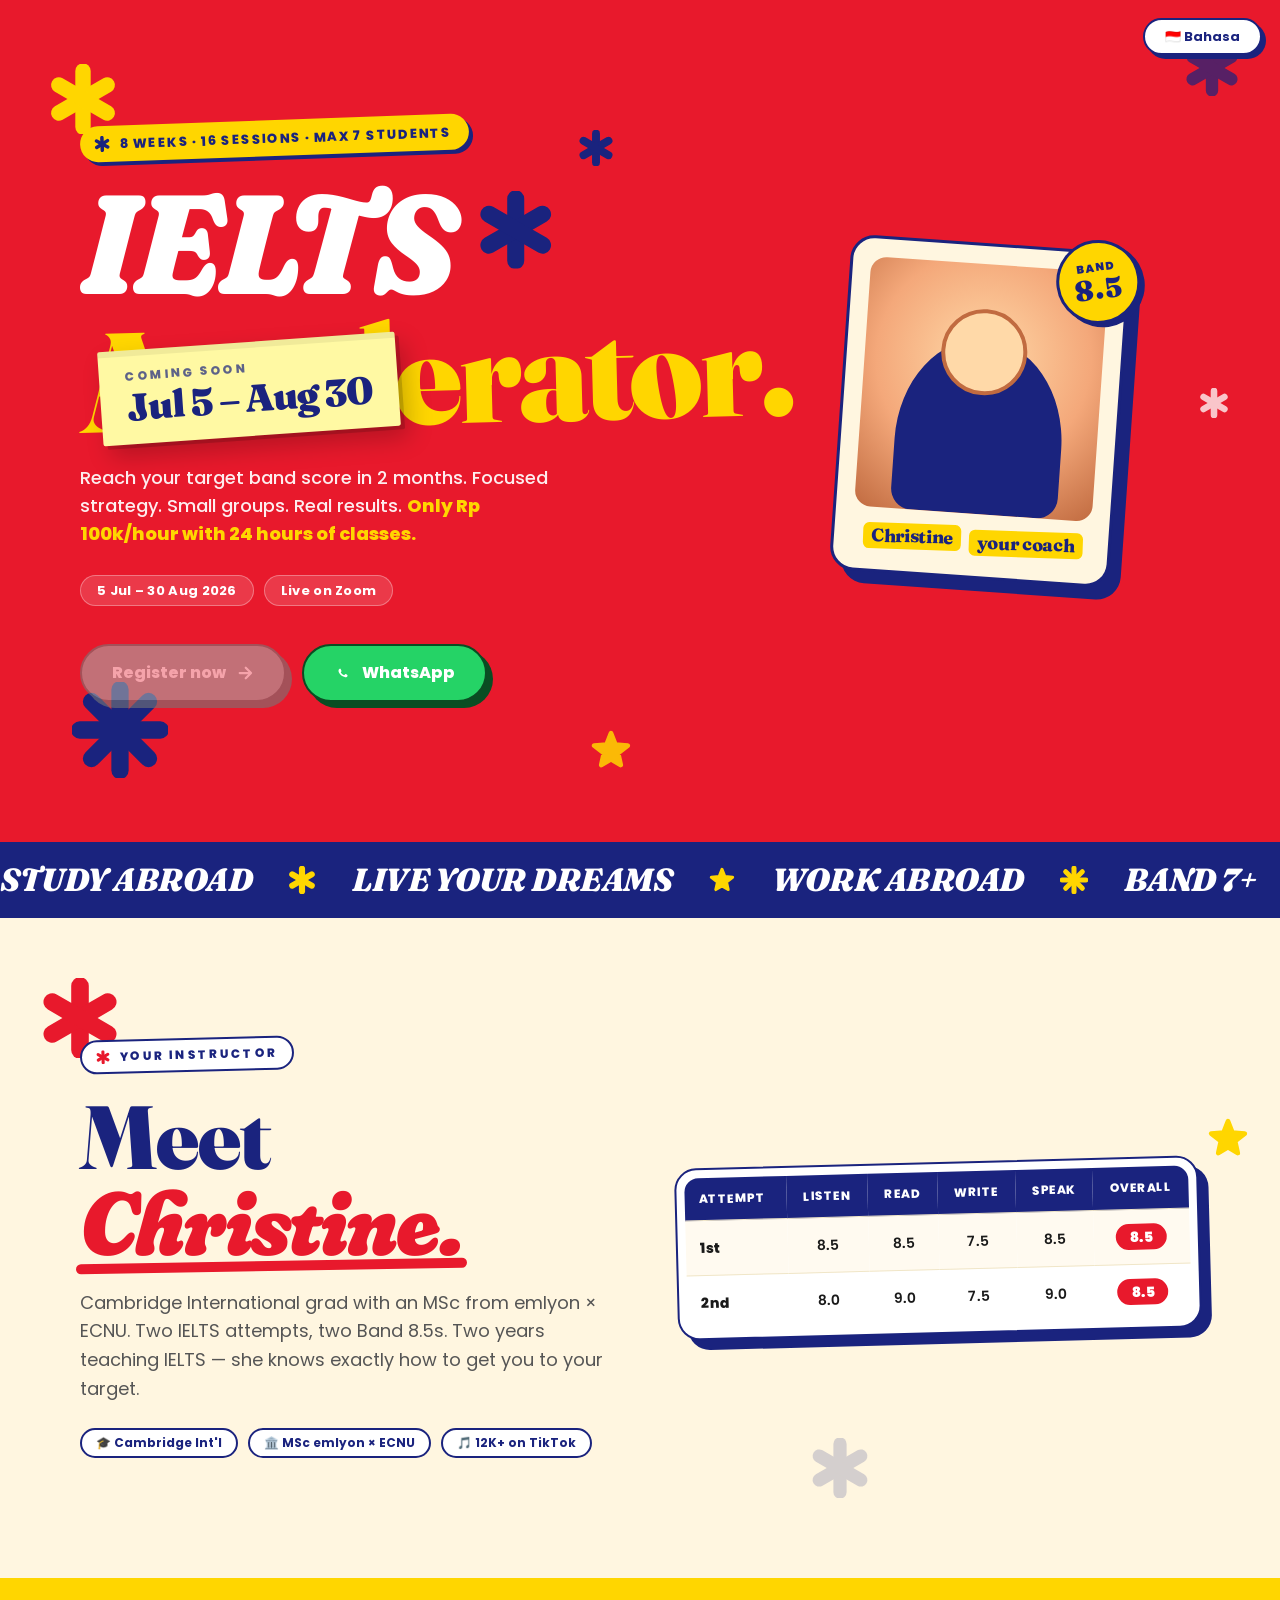
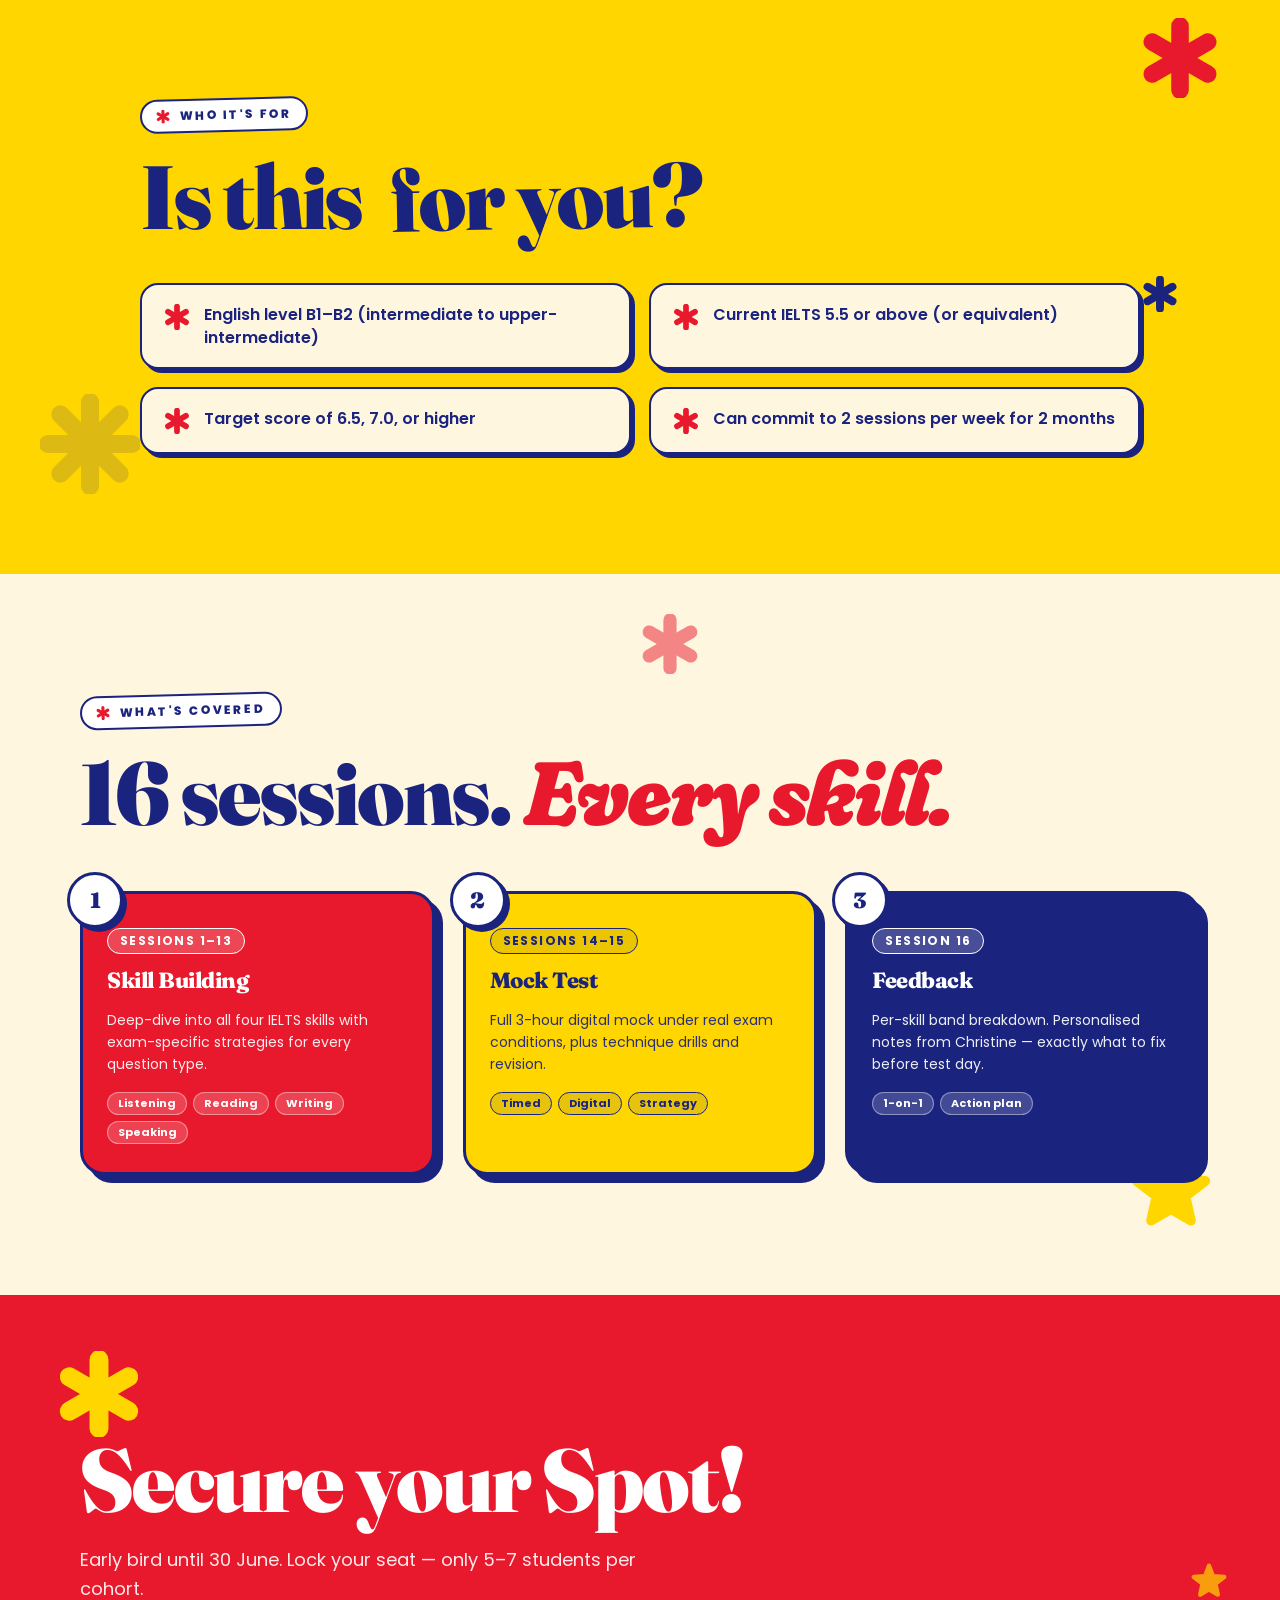
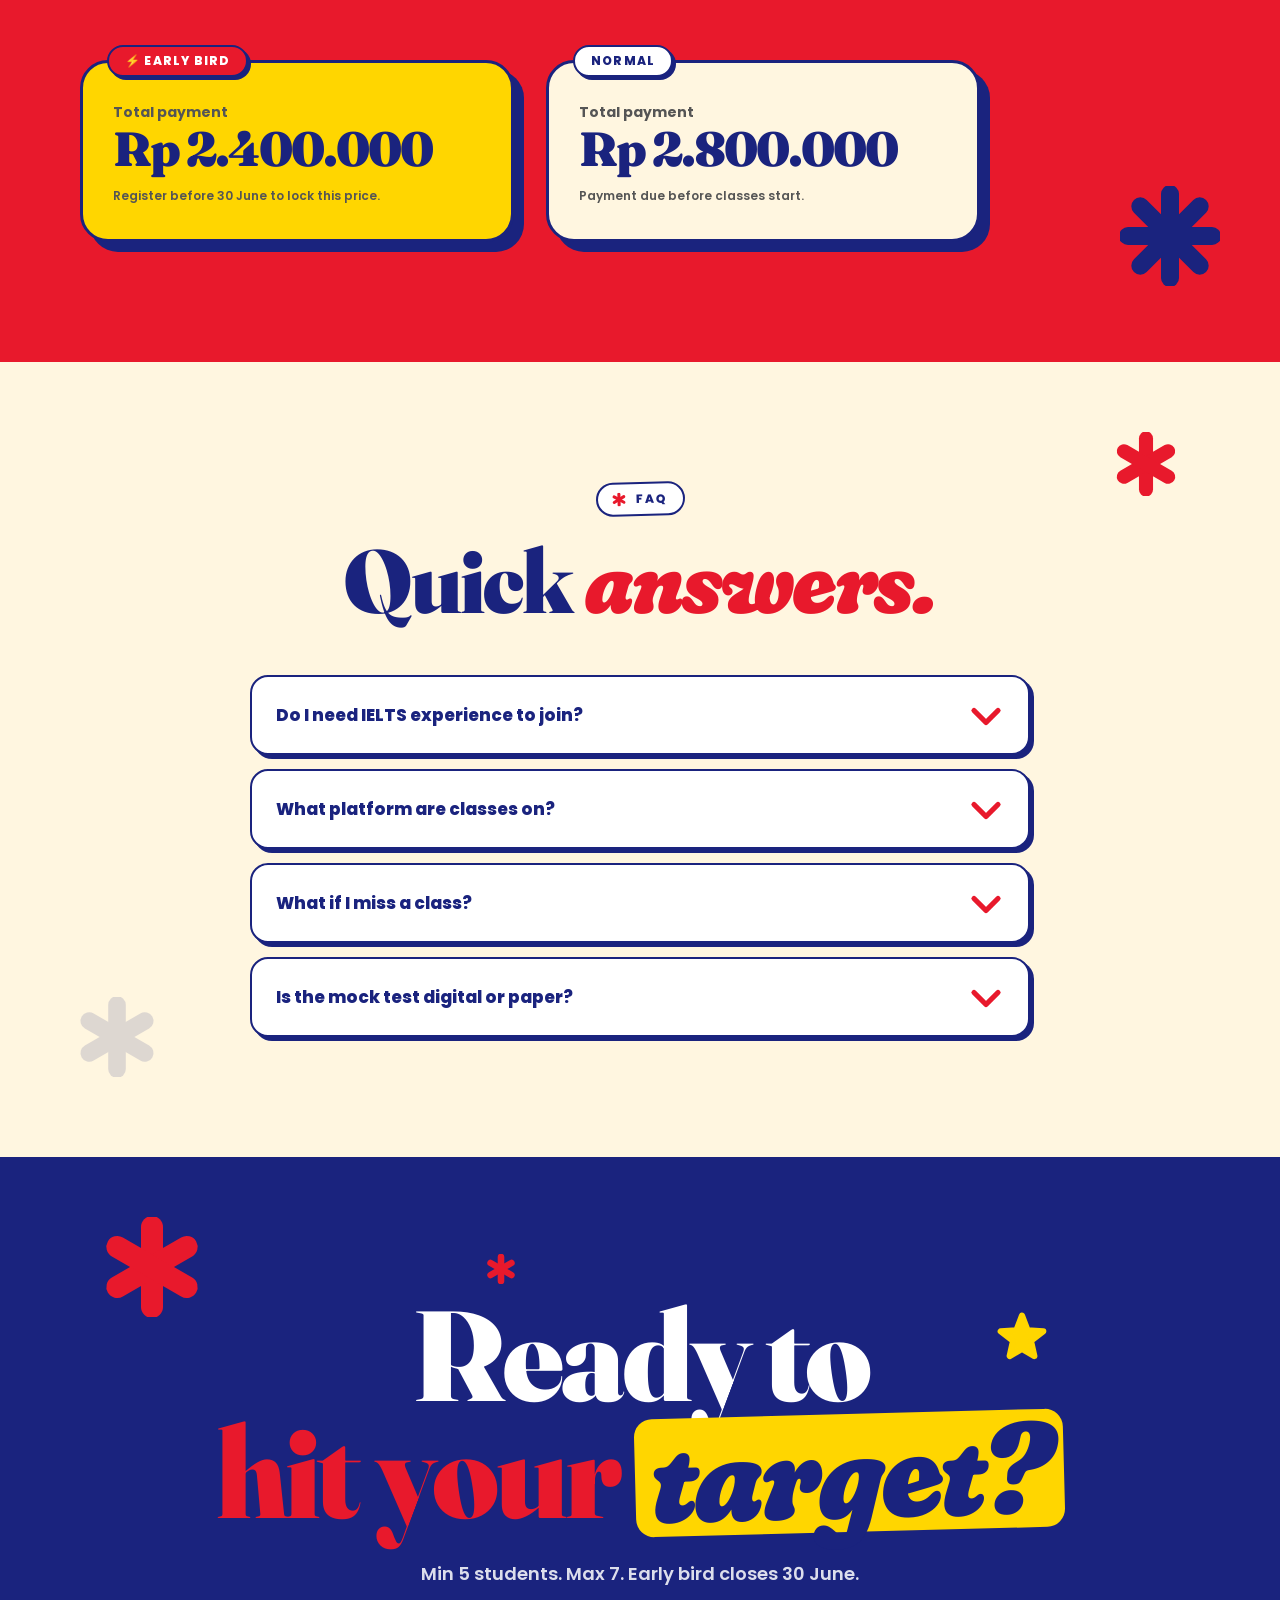
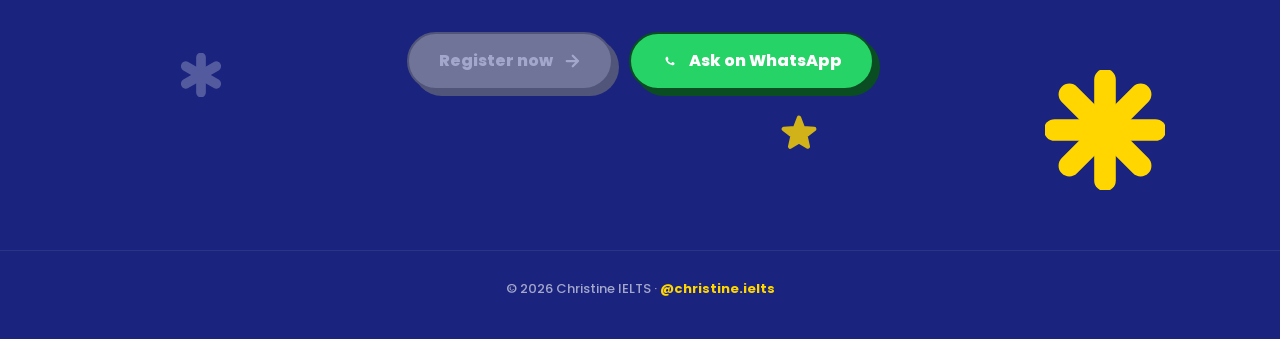
==== index.html @ be21ec4b "Remove Month 2 payment FAQ item" ====
<!DOCTYPE html>
<html lang="en">
<head>
<meta charset="UTF-8">
<meta name="viewport" content="width=device-width, initial-scale=1.0">
<title>IELTS Accelerator — by Christine</title>
<link href="https://fonts.googleapis.com/css2?family=Poppins:wght@400;600;700;800;900&family=Fraunces:opsz,wght,SOFT@9..144,600..900,100&display=swap" rel="stylesheet">
<link rel="stylesheet" href="styles.css">
</head>
<body>

<!-- Reusable SVG symbol library -->
<svg width="0" height="0" style="position:absolute" aria-hidden="true">
  <defs>
    <symbol id="ast" viewBox="-50 -50 100 100">
      <g stroke="currentColor" stroke-width="22" stroke-linecap="round" fill="none">
        <line x1="0" y1="-40" x2="0" y2="40"/>
        <line x1="0" y1="-40" x2="0" y2="40" transform="rotate(60)"/>
        <line x1="0" y1="-40" x2="0" y2="40" transform="rotate(120)"/>
      </g>
    </symbol>
    <symbol id="ast-8" viewBox="-50 -50 100 100">
      <g stroke="currentColor" stroke-width="18" stroke-linecap="round" fill="none">
        <line x1="0" y1="-42" x2="0" y2="42"/>
        <line x1="0" y1="-42" x2="0" y2="42" transform="rotate(45)"/>
        <line x1="0" y1="-42" x2="0" y2="42" transform="rotate(90)"/>
        <line x1="0" y1="-42" x2="0" y2="42" transform="rotate(135)"/>
      </g>
    </symbol>
    <symbol id="cute-star" viewBox="-50 -50 100 100">
      <path d="M 0,-38 L 10,-12 L 38,-10 L 16, 7 L 22, 34 L 0, 21 L -22, 34 L -16, 7 L -38,-10 L -10,-12 Z"
            fill="currentColor" stroke="currentColor" stroke-width="11"
            stroke-linejoin="round" stroke-linecap="round"/>
    </symbol>
    <symbol id="chev-down" viewBox="0 0 24 24">
      <path d="M 4 9 L 12 17 L 20 9" fill="none" stroke="currentColor" stroke-width="3.5"
            stroke-linecap="round" stroke-linejoin="round"/>
    </symbol>
  </defs>
</svg>

<button id="lang-toggle" onclick="toggleLang()">🇮🇩 Bahasa</button>

<!-- ── HERO ── -->
<section id="hero">
  <span class="float-ast a1 spin-slow"><svg><use href="#ast"/></svg></span>
  <span class="float-ast a2 wobble"><svg><use href="#ast"/></svg></span>
  <span class="float-ast a3 spin-rev"><svg><use href="#ast-8"/></svg></span>
  <span class="float-ast a4 spin-med"><svg><use href="#ast"/></svg></span>
  <span class="float-ast a5 wobble" style="animation-delay:-1s"><svg><use href="#cute-star"/></svg></span>
  <span class="float-ast a6 spin-fast"><svg><use href="#ast"/></svg></span>

  <div class="hero-grid">
    <div class="hero-stack">
      <div class="hero-badge">
        <span class="ast"><svg><use href="#ast"/></svg></span>
        <span data-en="8 weeks · 16 sessions · max 7 students" data-id="8 minggu · 16 sesi · maks 7 siswa">8 weeks · 16 sessions · max 7 students</span>
      </div>

      <div class="hero-h1-wrap">
        <h1 class="hero-h1">
          <span class="ielts">IELTS</span>
          <span class="inline-ast"><svg><use href="#ast"/></svg></span><br>
          <span class="acc" data-en="Accelerator." data-id="Accelerator.">Accelerator.</span>
        </h1>
        <div id="coming-soon-note">
          <span data-en="Coming Soon" data-id="Segera Hadir">Coming Soon</span>
          <strong data-config="comingSoonDates">Jul 5 – Aug 30</strong>
        </div>
      </div>

      <p class="hero-sub" data-en="Reach your target band score in 2 months. Focused strategy. Small groups. Real results. <b>Only Rp 100k/hour with 24 hours of classes.</b>"
                          data-id="Raih target skor IELTS-mu dalam 2 bulan. Strategi terarah. Kelas kecil. Hasil nyata. <b>Hanya Rp 100rb/jam dengan 24 jam kelas.</b>">
        Reach your target band score in 2 months. Focused strategy. Small groups. Real results. <b>Only Rp 100k/hour with 24 hours of classes.</b>
      </p>

      <div class="hero-stats">
        <span class="stat" data-config="dates" data-en="5 July – 30 August 2026" data-id="5 Jul – 30 Agt 2026">5 July – 30 August 2026</span>
        <span class="stat" data-en="Live on Zoom" data-id="Live di Zoom">Live on Zoom</span>
      </div>

      <div class="stickers">
        <a href="https://forms.gle/GfPT1bRhs8mve3P99" class="sticker yellow" data-config-href="registerLink">
          <span data-en="Register now" data-id="Daftar sekarang">Register now</span>
          <svg width="18" height="18" viewBox="0 0 24 24" fill="none" stroke="currentColor" stroke-width="3" stroke-linecap="round" stroke-linejoin="round"><path d="M5 12h14M13 5l7 7-7 7"/></svg>
        </a>
        <a href="https://wa.me/6287886681160" class="sticker green" data-config-href="whatsappLink">
          <svg width="18" height="18" viewBox="0 0 24 24" fill="currentColor"><path d="M17.472 14.382c-.297-.149-1.758-.867-2.03-.967-.273-.099-.471-.148-.67.15-.197.297-.767.966-.94 1.164-.173.199-.347.223-.644.075-.297-.15-1.255-.463-2.39-1.475-.883-.788-1.48-1.761-1.653-2.059-.173-.297-.018-.458.13-.606.134-.133.298-.347.446-.52.149-.174.198-.298.298-.497.099-.198.05-.371-.025-.52-.075-.149-.669-1.612-.916-2.207-.242-.579-.487-.5-.669-.51-.173-.008-.371-.01-.57-.01-.198 0-.52.074-.792.372-.272.297-1.04 1.016-1.04 2.479 0 1.462 1.065 2.875 1.213 3.074.149.198 2.096 3.2 5.077 4.487 2.981 1.287 2.981.858 3.518.804.537-.053 1.758-.719 2.006-1.413.248-.694.248-1.289.173-1.413-.074-.124-.272-.198-.57-.347z"/></svg>
          <span data-en="WhatsApp" data-id="WhatsApp">WhatsApp</span>
        </a>
      </div>
    </div>

    <div class="hero-card-wrap">
      <div class="photo-card">
        <div class="band-chip">Band<strong>8.5</strong></div>
        <div class="photo-frame"></div>
        <div class="photo-caption">
          <span data-en="Christine" data-id="Christine">Christine</span>
          <span data-en="your coach" data-id="pengajarmu">your coach</span>
        </div>
      </div>
    </div>
  </div>
</section>

<!-- ── MARQUEE ── -->
<div class="marquee">
  <div class="marquee-track" id="marquee">
    <!-- duplicated in JS at load for seamless loop -->
    <span>STUDY ABROAD</span>
    <span class="ast"><svg><use href="#ast"/></svg></span>
    <span>LIVE YOUR DREAMS</span>
    <span class="ast"><svg><use href="#cute-star"/></svg></span>
    <span>WORK ABROAD</span>
    <span class="ast"><svg><use href="#ast-8"/></svg></span>
    <span>BAND 7+</span>
    <span class="ast"><svg><use href="#ast"/></svg></span>
    <span>STUDY ABROAD</span>
    <span class="ast"><svg><use href="#ast"/></svg></span>
    <span>LIVE YOUR DREAMS</span>
    <span class="ast"><svg><use href="#cute-star"/></svg></span>
    <span>WORK ABROAD</span>
    <span class="ast"><svg><use href="#ast-8"/></svg></span>
    <span>BAND 7+</span>
    <span class="ast"><svg><use href="#ast"/></svg></span>
  </div>
</div>

<!-- ── ABOUT ── -->
<section id="about" class="bleed">
  <span class="float-ast a1 spin-slow"><svg><use href="#ast"/></svg></span>
  <span class="float-ast a2"><svg><use href="#ast"/></svg></span>
  <span class="float-ast a3 wobble"><svg><use href="#cute-star"/></svg></span>

  <div class="container">
    <div class="reveal">
      <div class="eyebrow">
        <span class="ast"><svg><use href="#ast"/></svg></span>
        <span data-en="Your instructor" data-id="Pengajarmu">Your instructor</span>
      </div>
      <h2 class="section-h">
        <span data-en="Meet " id-en="Kenali ">Meet </span>
        <span class="underline ielts-it">Christine.</span>
      </h2>
      <p class="section-intro" data-en="Cambridge International grad with an MSc from emlyon × ECNU. Two IELTS attempts, two Band 8.5s. Two years teaching IELTS — she knows exactly how to get you to your target."
                                data-id="Lulusan Cambridge International dengan MSc dari emlyon × ECNU. Dua kali IELTS, dua kali Band 8.5. Dua tahun mengajar IELTS — dia tahu persis cara mengantarmu ke target.">
        Cambridge International grad with an MSc from emlyon × ECNU. Two IELTS attempts, two Band 8.5s. Two years teaching IELTS — she knows exactly how to get you to your target.
      </p>
      <div class="credentials" style="margin-top:24px;">
        <span class="cred">🎓 Cambridge Int'l</span>
        <span class="cred">🏛️ MSc emlyon × ECNU</span>
        <span class="cred">🎵 12K+ on TikTok</span>
      </div>
    </div>

    <div class="score-stack reveal">
      <div class="score-table">
        <table>
          <thead>
            <tr>
              <th data-en="Attempt" data-id="Percobaan">Attempt</th>
              <th>Listen</th>
              <th>Read</th>
              <th>Write</th>
              <th>Speak</th>
              <th data-en="Overall" data-id="Total">Overall</th>
            </tr>
          </thead>
          <tbody>
            <tr><td>1st</td><td>8.5</td><td>8.5</td><td>7.5</td><td>8.5</td><td><span class="pill-score">8.5</span></td></tr>
            <tr><td>2nd</td><td>8.0</td><td>9.0</td><td>7.5</td><td>9.0</td><td><span class="pill-score">8.5</span></td></tr>
          </tbody>
        </table>
      </div>
    </div>
  </div>
</section>

<!-- ── FIT ── -->
<section id="fit" class="bleed">
  <span class="float-ast a1 spin-rev"><svg><use href="#ast"/></svg></span>
  <span class="float-ast a2 spin-slow"><svg><use href="#ast-8"/></svg></span>
  <span class="float-ast a3 wobble"><svg><use href="#ast"/></svg></span>

  <div class="container">
    <div class="reveal">
      <div class="eyebrow">
        <span class="ast"><svg><use href="#ast"/></svg></span>
        <span data-en="Who it's for" data-id="Untuk siapa">Who it's for</span>
      </div>
      <h2 class="section-h">
        <span data-en="Is this " data-id="Apakah ini ">Is this </span>
        <span class="accent" data-en="for you?" data-id="untukmu?">for you?</span>
      </h2>
    </div>

    <ul class="fit-list">
      <li class="reveal">
        <span class="ast-bullet"><svg><use href="#ast"/></svg></span>
        <span data-en="English level B1–B2 (intermediate to upper-intermediate)"
              data-id="Level bahasa Inggris B1–B2 (menengah ke atas)">English level B1–B2 (intermediate to upper-intermediate)</span>
      </li>
      <li class="reveal">
        <span class="ast-bullet"><svg><use href="#ast"/></svg></span>
        <span data-en="Current IELTS 5.5 or above (or equivalent)"
              data-id="Skor IELTS saat ini 5.5 ke atas (atau setara)">Current IELTS 5.5 or above (or equivalent)</span>
      </li>
      <li class="reveal">
        <span class="ast-bullet"><svg><use href="#ast"/></svg></span>
        <span data-en="Target score of 6.5, 7.0, or higher"
              data-id="Target skor 6.5, 7.0, atau lebih tinggi">Target score of 6.5, 7.0, or higher</span>
      </li>
      <li class="reveal">
        <span class="ast-bullet"><svg><use href="#ast"/></svg></span>
        <span data-en="Can commit to 2 sessions per week for 2 months"
              data-id="Bisa komitmen 2 sesi per minggu selama 2 bulan">Can commit to 2 sessions per week for 2 months</span>
      </li>
    </ul>
  </div>
</section>

<!-- ── CURRICULUM ── -->
<section id="curriculum" class="bleed">
  <span class="float-ast a1 spin-med"><svg><use href="#ast"/></svg></span>
  <span class="float-ast a2 wobble"><svg><use href="#cute-star"/></svg></span>

  <div class="container">
    <div class="reveal">
      <div class="eyebrow">
        <span class="ast"><svg><use href="#ast"/></svg></span>
        <span data-en="What's covered" data-id="Materi program">What's covered</span>
      </div>
      <h2 class="section-h">
        <span data-en="16 sessions. " data-id="16 sesi. ">16 sessions. </span>
        <span class="ielts-it" data-en="Every skill." data-id="Semua skill.">Every skill.</span>
      </h2>
    </div>

    <div class="phases">
      <div class="phase reveal">
        <div class="num">1</div>
        <span class="sessions" data-en="Sessions 1–13" data-id="Sesi 1–13">Sessions 1–13</span>
        <h3 data-en="Skill Building" data-id="Skill Building">Skill Building</h3>
        <p data-en="Deep-dive into all four IELTS skills with exam-specific strategies for every question type."
           data-id="Mendalami keempat skill IELTS dengan strategi khusus untuk setiap tipe soal.">
          Deep-dive into all four IELTS skills with exam-specific strategies for every question type.
        </p>
        <div class="skills">
          <span>Listening</span><span>Reading</span><span>Writing</span><span>Speaking</span>
        </div>
      </div>
      <div class="phase reveal">
        <div class="num">2</div>
        <span class="sessions" data-en="Sessions 14–15" data-id="Sesi 14–15">Sessions 14–15</span>
        <h3 data-en="Mock Test" data-id="Mock Test">Mock Test</h3>
        <p data-en="Full 3-hour digital mock under real exam conditions, plus technique drills and revision."
           data-id="Mock test digital 3 jam dalam kondisi ujian nyata, plus drill teknik dan revisi.">
          Full 3-hour digital mock under real exam conditions, plus technique drills and revision.
        </p>
        <div class="skills"><span>Timed</span><span>Digital</span><span>Strategy</span></div>
      </div>
      <div class="phase reveal">
        <div class="num">3</div>
        <span class="sessions" data-en="Session 16" data-id="Sesi 16">Session 16</span>

        <h3 data-en="Feedback" data-id="Umpan Balik">Feedback</h3>
        <p data-en="Per-skill band breakdown. Personalised notes from Christine — exactly what to fix before test day."
           data-id="Breakdown skor per skill. Catatan personal dari Christine — apa yang perlu diperbaiki sebelum hari ujian.">
          Per-skill band breakdown. Personalised notes from Christine — exactly what to fix before test day.
        </p>
        <div class="skills"><span>1-on-1</span><span>Action plan</span></div>
      </div>
    </div>
  </div>
</section>

<!-- ── PRICING ── -->
<section id="pricing" class="bleed">
  <span class="float-ast a1 spin-rev"><svg><use href="#ast"/></svg></span>
  <span class="float-ast a2 spin-slow"><svg><use href="#ast-8"/></svg></span>
  <span class="float-ast a3 wobble"><svg><use href="#cute-star"/></svg></span>

  <div class="container">
    <div class="reveal">
<h2 class="section-h" style="color:#fff;">
        <span data-en="Secure your Spot!" data-id="Amankan Tempatmu!">Secure your Spot!</span>
      </h2>
      <p class="section-intro" style="color:rgba(255,255,255,0.9);"
         data-config="pricingIntro"
         data-en="Early bird until 30 June. Lock your seat — only 5–7 students per cohort."
         data-id="Early bird sampai 30 Juni. Amankan tempatmu — hanya 5–7 siswa per cohort.">
        Early bird until 30 June. Lock your seat — only 5–7 students per cohort.
      </p>
    </div>

    <div class="pricing-grid">
      <div class="price-card featured reveal">
        <span class="price-tag">⚡ <span data-en="Early Bird" data-id="Early Bird">Early Bird</span></span>
        <div class="price-label" data-en="Total payment" data-id="Total pembayaran">Total payment</div>
        <div class="price-amount"><span data-config-price="earlyBirdUpfront">Rp 2.400.000</span></div>
        <p class="price-note" data-config="earlyBirdNote"
                              data-en="Register before 30 June to lock this price."
                              data-id="Daftar sebelum 30 Juni untuk mengunci harga ini.">
          Register before 30 June to lock this price.
        </p>
      </div>

      <div class="price-card normal reveal">
        <span class="price-tag" data-en="Normal" data-id="Normal">Normal</span>
        <div class="price-label" data-en="Total payment" data-id="Total pembayaran">Total payment</div>
        <div class="price-amount"><span data-config-price="normalUpfront">Rp 2.800.000</span></div>
        <p class="price-note" data-en="Payment due before classes start."
                              data-id="Pembayaran sebelum kelas dimulai.">
          Payment due before classes start.
        </p>
      </div>
    </div>
  </div>
</section>

<!-- ── FAQ ── -->
<section id="faq" class="bleed">
  <span class="float-ast a1 wobble"><svg><use href="#ast"/></svg></span>
  <span class="float-ast a2 spin-slow"><svg><use href="#ast"/></svg></span>

  <div class="container" style="max-width:780px;margin:0 auto;">
    <div class="reveal" style="text-align:center;">
      <div class="eyebrow">
        <span class="ast"><svg><use href="#ast"/></svg></span>
        <span>FAQ</span>
      </div>
      <h2 class="section-h">
        <span data-en="Quick " data-id="Pertanyaan ">Quick </span>
        <span class="ielts-it" data-en="answers." data-id="umum.">answers.</span>
      </h2>
    </div>

    <div class="faq-list">
      <div class="faq-item reveal">
        <div class="faq-q">
          <span data-en="Do I need IELTS experience to join?" data-id="Apakah saya harus pernah IELTS?">Do I need IELTS experience to join?</span>
          <span class="toggle"><svg><use href="#chev-down"/></svg></span>
        </div>
        <div class="faq-a" data-en="No — but you should be around B1–B2 and aiming for 6.5+. A short diagnostic before the cohort confirms you're in the right place."
                          data-id="Tidak — tapi sebaiknya kamu sudah di level B1–B2 dan menargetkan 6.5 ke atas. Ada tes diagnostik singkat sebelum cohort dimulai.">
          No — but you should be around B1–B2 and aiming for 6.5+. A short diagnostic before the cohort confirms you're in the right place.
        </div>
      </div>
      <div class="faq-item reveal">
        <div class="faq-q">
          <span data-en="What platform are classes on?" data-id="Kelas di platform apa?">What platform are classes on?</span>
          <span class="toggle"><svg><use href="#chev-down"/></svg></span>
        </div>
        <div class="faq-a" data-en="All sessions are live on Zoom."
                          data-id="Semua sesi live di Zoom.">
          All sessions are live on Zoom.
        </div>
      </div>
      <div class="faq-item reveal">
        <div class="faq-q">
          <span data-en="What if I miss a class?" data-id="Kalau saya tidak bisa hadir?">What if I miss a class?</span>
          <span class="toggle"><svg><use href="#chev-down"/></svg></span>
        </div>
        <div class="faq-a" data-en="Sessions won't be rescheduled — it's a group program. You'll get the full schedule upfront so you can plan around it."
                          data-id="Sesi tidak dijadwal ulang — ini kelas kelompok. Jadwal lengkap diberikan dari awal agar kamu bisa mengatur waktumu.">
          Sessions won't be rescheduled — it's a group program. You'll get the full schedule upfront so you can plan around it.
        </div>
      </div>
      <div class="faq-item reveal">
        <div class="faq-q">
          <span data-en="Is the mock test digital or paper?" data-id="Mock test digital atau kertas?">Is the mock test digital or paper?</span>
          <span class="toggle"><svg><use href="#chev-down"/></svg></span>
        </div>
        <div class="faq-a" data-en="Fully digital and timed. Speaking happens live, 1-on-1 with Christine."
                          data-id="Sepenuhnya digital dan terukur waktu. Speaking dilakukan langsung 1-on-1 dengan Christine.">
          Fully digital and timed. Speaking happens live, 1-on-1 with Christine.
        </div>
      </div>
    </div>
  </div>
</section>

<!-- ── CTA ── -->
<section id="cta">
  <span class="float-ast a1 spin-slow"><svg><use href="#ast"/></svg></span>
  <span class="float-ast a2 spin-rev"><svg><use href="#ast-8"/></svg></span>
  <span class="float-ast a3 wobble"><svg><use href="#cute-star"/></svg></span>
  <span class="float-ast a4 spin-fast"><svg><use href="#ast"/></svg></span>
  <span class="float-ast a5"><svg><use href="#ast"/></svg></span>
  <span class="float-ast a6 wobble" style="animation-delay:-2s"><svg><use href="#cute-star"/></svg></span>

  <h2>
    <span data-en="Ready to" data-id="Siap raih">Ready to</span><br>
    <span class="red" data-en="hit your" data-id="target">hit your</span>
    <span class="yel" data-en="target?" data-id="skormu?">target?</span>
  </h2>
  <p class="ctasub" data-config="ctaSub" data-en="Min 5 students. Max 7. Early bird closes 30 June." data-id="Min 5 siswa. Maks 7. Early bird tutup 30 Juni.">
    Min 5 students. Max 7. Early bird closes 30 June.
  </p>
  <div class="stickers">
    <a href="https://forms.gle/GfPT1bRhs8mve3P99" class="sticker yellow" data-config-href="registerLink">
      <span data-en="Register now" data-id="Daftar sekarang">Register now</span>
      <svg width="18" height="18" viewBox="0 0 24 24" fill="none" stroke="currentColor" stroke-width="3" stroke-linecap="round" stroke-linejoin="round"><path d="M5 12h14M13 5l7 7-7 7"/></svg>
    </a>
    <a href="https://wa.me/6287886681160" class="sticker green" data-config-href="whatsappLink">
      <svg width="18" height="18" viewBox="0 0 24 24" fill="currentColor"><path d="M17.472 14.382c-.297-.149-1.758-.867-2.03-.967-.273-.099-.471-.148-.67.15-.197.297-.767.966-.94 1.164-.173.199-.347.223-.644.075-.297-.15-1.255-.463-2.39-1.475-.883-.788-1.48-1.761-1.653-2.059-.173-.297-.018-.458.13-.606.134-.133.298-.347.446-.52.149-.174.198-.298.298-.497.099-.198.05-.371-.025-.52-.075-.149-.669-1.612-.916-2.207-.242-.579-.487-.5-.669-.51-.173-.008-.371-.01-.57-.01-.198 0-.52.074-.792.372-.272.297-1.04 1.016-1.04 2.479 0 1.462 1.065 2.875 1.213 3.074.149.198 2.096 3.2 5.077 4.487 2.981 1.287 2.981.858 3.518.804.537-.053 1.758-.719 2.006-1.413.248-.694.248-1.289.173-1.413-.074-.124-.272-.198-.57-.347z"/></svg>
      <span data-en="Ask on WhatsApp" data-id="Tanya WhatsApp">Ask on WhatsApp</span>
    </a>
  </div>
</section>

<footer>
  <p>© 2026 Christine IELTS · <a href="https://tiktok.com/@christine.ielts">@christine.ielts</a></p>
</footer>

<script src="script.js"></script>
</body>
</html>
---- styles.css ----
:root {
    --red:    #E8192C;
    --yellow: #FFD600;
    --navy:   #1A237E;
    --cream:  #FFF6E0;
    --ink:    #1a1a1a;
    --muted:  #555;
  }
  *, *::before, *::after { box-sizing: border-box; margin: 0; padding: 0; }
  html { scroll-behavior: smooth; }
  body {
    font-family: 'Poppins', sans-serif;
    background: var(--cream);
    color: var(--ink);
    overflow-x: hidden;
  }
  /* Reusable chunky asterisk via <use href="#ast"/> */
  .ast { display: inline-block; line-height: 0; }
  .ast svg,
  .float-ast svg,
  .ast-bullet svg,
  .inline-ast svg,
  .hero-h1 .inline-ast svg,
  .hero-badge .ast svg,
  .marquee-track .ast svg,
  .faq-q .toggle svg,
  .price-save .ast svg,
  .eyebrow .ast svg {
    width: 100%;
    height: 100%;
    display: block;
  }
  /* Floating asterisks — positioned absolutely, behind content */
  .float-ast {
    position: absolute;
    pointer-events: none;
    z-index: 1;
  }
  .spin-slow { animation: spin 22s linear infinite; }
  .spin-med  { animation: spin 14s linear infinite; }
  .spin-fast { animation: spin 8s  linear infinite; }
  .spin-rev  { animation: spin 16s linear infinite reverse; }
  @keyframes spin { from { transform: rotate(0deg);} to { transform: rotate(360deg);} }

  .wobble { animation: wobble 4s ease-in-out infinite; }
  @keyframes wobble {
    0%,100% { transform: translateY(0) rotate(-6deg); }
    50%     { transform: translateY(-8px) rotate(6deg); }
  }

  /* ── LANG TOGGLE ── */
  #lang-toggle {
    position: fixed; top: 18px; right: 18px; z-index: 1000;
    background: #fff; color: var(--navy);
    border: 2px solid var(--navy);
    border-radius: 999px;
    padding: 10px 20px;
    font: 700 13px/1 'Poppins', sans-serif;
    cursor: pointer;
    display: inline-flex; gap: 6px; align-items: center;
    box-shadow: 4px 4px 0 var(--navy);
    transition: transform .12s, box-shadow .12s;
  }
  #lang-toggle:hover { transform: translate(-2px,-2px); box-shadow: 6px 6px 0 var(--navy); }
  #lang-toggle:active { transform: translate(2px,2px); box-shadow: 1px 1px 0 var(--navy); }

  /* ── HERO ── */
  #hero {
    background: var(--red);
    color: #fff;
    padding: 120px 80px 140px;
    position: relative;
    overflow: hidden;
    min-height: 90vh;
    display: flex; align-items: center;
  }
  .hero-grid {
    width: 100%;
    display: grid;
    grid-template-columns: 1.2fr 1fr;
    gap: 60px;
    align-items: center;
    position: relative;
    z-index: 2;
  }
  .hero-stack { max-width: 620px; }
  .hero-badge {
    display: inline-flex; align-items: center; gap: 10px;
    background: var(--yellow); color: var(--navy);
    padding: 10px 18px 10px 14px;
    border-radius: 999px;
    font: 800 13px/1 'Poppins', sans-serif;
    letter-spacing: 1.4px;
    text-transform: uppercase;
    transform: rotate(-2deg);
    box-shadow: 4px 4px 0 var(--navy);
  }
  .hero-badge .ast { width: 16px; height: 16px; color: var(--navy); }

  .hero-h1 {
    margin-top: 26px;
    font-family: 'Fraunces', 'Poppins', serif;
    font-weight: 900;
    font-size: clamp(64px, 11vw, 148px);
    line-height: 0.88;
    letter-spacing: -3px;
    color: #fff;
  }
  .hero-h1 .ielts {
    font-style: italic;
    font-variation-settings: "SOFT" 100;
  }
  .hero-h1 .acc {
    color: var(--yellow);
    display: inline-block;
    margin-top: 6px;
    transform: rotate(-1.5deg);
  }
  .hero-h1 .inline-ast {
    display: inline-block;
    width: 0.55em; height: 0.55em;
    color: var(--navy);
    vertical-align: 0.18em;
    margin: 0 6px;
  }
  /* ── COMING SOON STICKY NOTE ── */
  .hero-h1-wrap { position: relative; display: inline-block; }
  #coming-soon-note {
    display: none;
    position: absolute;
    bottom: 0px;
    left: 20px;
    background: #fff9a3;
    padding: 20px 26px 18px;
    transform: rotate(-4deg);
    box-shadow: 4px 4px 0 rgba(0,0,0,0.15), 8px 12px 24px rgba(0,0,0,0.22);
    z-index: 10;
    flex-direction: column;
    gap: 6px;
    min-width: 260px;
    border-radius: 2px;
  }
  #coming-soon-note::before {
    content: '';
    position: absolute; top: 0; left: 0; right: 0;
    height: 6px;
    background: rgba(0,0,0,0.06);
    border-radius: 2px 2px 0 0;
  }
  #coming-soon-note span {
    font: 800 12px/1 'Poppins', sans-serif;
    text-transform: uppercase;
    letter-spacing: 2.5px;
    color: var(--navy);
    opacity: 0.7;
  }
  #coming-soon-note strong {
    font: 900 38px/1 'Fraunces', serif;
    color: var(--navy);
    letter-spacing: -1px;
  }

  .hero-sub {
    margin-top: 28px;
    font-size: 18px;
    line-height: 1.55;
    max-width: 480px;
    color: rgba(255,255,255,0.92);
    font-weight: 500;
  }
  .hero-sub b { color: var(--yellow); font-weight: 800; }

  .hero-stats {
    display: flex; flex-wrap: wrap;
    gap: 10px;
    margin-top: 28px;
  }
  .stat {
    background: rgba(255,255,255,0.14);
    border: 1.5px solid rgba(255,255,255,0.32);
    padding: 8px 16px;
    border-radius: 999px;
    font: 700 13px/1 'Poppins', sans-serif;
    letter-spacing: 0.3px;
  }

  /* Sticker buttons */
  .stickers { display: flex; flex-wrap: wrap; gap: 16px; margin-top: 38px; }
  .sticker {
    display: inline-flex; align-items: center; gap: 10px;
    font: 800 16px/1 'Poppins', sans-serif;
    padding: 18px 30px;
    border-radius: 999px;
    text-decoration: none;
    border: 2.5px solid var(--navy);
    cursor: pointer;
    transition: transform .12s, box-shadow .12s;
  }
  .sticker.yellow {
    background: var(--yellow); color: var(--navy);
    box-shadow: 6px 6px 0 var(--navy);
  }
  .sticker.cream {
    background: var(--cream); color: var(--navy);
    box-shadow: 6px 6px 0 var(--navy);
  }
  .sticker.green {
    background: #25D366; color: #fff;
    border-color: #0a4d23;
    box-shadow: 6px 6px 0 #0a4d23;
  }
  .sticker:hover  { transform: translate(-2px,-2px); box-shadow: 8px 8px 0 var(--navy); }
  .sticker.green:hover { box-shadow: 8px 8px 0 #0a4d23; }
  .sticker:active { transform: translate(3px,3px); box-shadow: 2px 2px 0 var(--navy); }
  .sticker.greyed {
    background: #aaa; color: #fff;
    border-color: #777;
    box-shadow: 6px 6px 0 #777;
    pointer-events: none;
    opacity: 0.6;
  }
  .sticker.greyed:hover { transform: none; box-shadow: 6px 6px 0 #777; }

  /* Hero right column — Christine card + rotating disk */
  .hero-card-wrap {
    position: relative;
    display: flex; align-items: center; justify-content: center;
  }
  .photo-card {
    background: var(--cream);
    border: 3px solid var(--navy);
    border-radius: 24px;
    padding: 18px 18px 22px;
    width: 280px;
    transform: rotate(4deg);
    box-shadow: 12px 12px 0 var(--navy);
    position: relative;
    z-index: 2;
  }
  .photo-frame {
    aspect-ratio: 1 / 1.05;
    border-radius: 16px;
    background:
      radial-gradient(circle at 50% 38%, #FFD9A8 0%, #F4A87A 55%, #C16B40 100%);
    position: relative;
    overflow: hidden;
  }
  /* Stylized "Christine" silhouette in the polaroid */
  .photo-frame::before {
    content: '';
    position: absolute; left: 50%; bottom: 0; transform: translateX(-50%);
    width: 70%; height: 70%;
    background: var(--navy);
    border-radius: 50% 50% 12% 12% / 60% 60% 12% 12%;
  }
  .photo-frame::after {
    content: '';
    position: absolute; left: 50%; top: 18%; transform: translateX(-50%);
    width: 36%; aspect-ratio: 1;
    background: #FFD9A8;
    border-radius: 50%;
    border: 4px solid #C16B40;
  }
  .photo-caption {
    font: 800 18px/1.1 'Fraunces', serif;
    color: var(--navy);
    margin-top: 14px;
    text-align: center;
    letter-spacing: -0.3px;
  }
  .photo-caption span {
    display: inline-block;
    background: var(--yellow);
    padding: 3px 8px;
    border-radius: 6px;
    margin-left: 4px;
    transform: rotate(-2deg);
  }
  .band-chip {
    position: absolute; top: -14px; right: -14px;
    background: var(--yellow); color: var(--navy);
    width: 84px; height: 84px;
    border-radius: 50%;
    border: 3px solid var(--navy);
    display: flex; flex-direction: column; align-items: center; justify-content: center;
    font: 900 11px/1 'Poppins', sans-serif;
    text-transform: uppercase;
    letter-spacing: 1.2px;
    transform: rotate(-12deg);
    z-index: 3;
    box-shadow: 4px 4px 0 var(--navy);
  }
  .band-chip strong { font: 900 28px/1 'Fraunces', serif; margin-top: 2px; }

  /* Decorative floating asterisks in hero */
  #hero .a1 { top:  64px; left:  48px;  width: 70px; height: 70px; color: var(--yellow); }
  #hero .a2 { top: 130px; right: 52%;   width: 36px; height: 36px; color: var(--navy); }
  #hero .a3 { bottom: 64px; left:  72px; width: 96px; height: 96px; color: var(--navy); }
  #hero .a4 { top:  40px; right: 40px;  width: 56px; height: 56px; color: var(--navy); opacity: 0.7; }
  #hero .a5 { bottom: 70px; left: 46%;   width: 44px; height: 44px; color: var(--yellow); opacity: 0.85; }
  #hero .a6 { top:  46%; right:  4%;     width: 30px; height: 30px; color: #fff; opacity: 0.75; }

  /* ── MARQUEE ── */
  .marquee {
    background: var(--navy);
    color: var(--yellow);
    padding: 18px 0;
    overflow: hidden;
    border-top: 4px solid var(--navy);
    border-bottom: 4px solid var(--navy);
  }
  .marquee-track {
    display: flex; gap: 36px;
    width: max-content;
    animation: marquee 28s linear infinite;
    align-items: center;
  }
  .marquee-track span {
    font: 900 32px/1 'Fraunces', serif;
    font-style: italic;
    color: #fff;
    white-space: nowrap;
    letter-spacing: -0.5px;
  }
  .marquee-track .ast { width: 28px; height: 28px; color: var(--yellow); flex-shrink: 0; }
  @keyframes marquee {
    from { transform: translateX(0); }
    to   { transform: translateX(-50%); }
  }

  /* ── SECTION SCAFFOLD ── */
  section.bleed {
    padding: 120px 80px;
    position: relative;
    overflow: hidden;
  }
  .eyebrow {
    display: inline-flex; align-items: center; gap: 10px;
    font: 800 12px/1 'Poppins', sans-serif;
    letter-spacing: 2.2px;
    text-transform: uppercase;
    padding: 8px 14px;
    border-radius: 999px;
    border: 2px solid var(--navy);
    background: #fff;
    color: var(--navy);
    transform: rotate(-1.5deg);
  }
  .eyebrow .ast { width: 14px; height: 14px; color: var(--red); }
  h2.section-h {
    font-family: 'Fraunces', serif;
    font-weight: 900;
    font-size: clamp(48px, 7vw, 92px);
    line-height: 0.95;
    letter-spacing: -2px;
    margin-top: 22px;
    color: var(--navy);
  }
  h2.section-h .accent {
    background: var(--yellow);
    padding: 0 14px;
    border-radius: 14px;
    display: inline-block;
    transform: rotate(-1deg);
    margin: 0 2px;
  }
  h2.section-h .underline {
    position: relative;
    display: inline-block;
  }
  h2.section-h .underline::after {
    content: '';
    position: absolute; left: -4px; right: -4px; bottom: -6px;
    height: 10px;
    background: var(--red);
    border-radius: 999px;
    z-index: -1;
    transform: rotate(-1deg);
  }
  h2.section-h .ielts-it {
    font-style: italic;
    font-variation-settings: "SOFT" 100;
    color: var(--red);
  }
  .section-intro {
    margin-top: 24px;
    font-size: 18px;
    line-height: 1.6;
    color: var(--muted);
    max-width: 560px;
  }

  /* ── ABOUT (Christine) ── */
  #about { background: var(--cream); }
  #about .container {
    display: grid;
    grid-template-columns: 1fr 1fr;
    gap: 72px;
    align-items: center;
    position: relative;
    z-index: 2;
  }
  #about .a1 { top: 60px;  left:  40px; width: 80px; height: 80px; color: var(--red); }
  #about .a2 { bottom: 80px; right: 32%; width: 60px; height: 60px; color: var(--navy); opacity: 0.18; }
  #about .a3 { top: 30%; right: 30px; width: 44px; height: 44px; color: var(--yellow); }

  .score-stack {
    display: flex; flex-direction: column; gap: 18px;
    position: relative;
  }
  .score-table {
    background: #fff;
    border: 2.5px solid var(--navy);
    border-radius: 22px;
    padding: 8px;
    overflow: hidden;
    box-shadow: 10px 10px 0 var(--navy);
    transform: rotate(-1.5deg);
    width: 100%;
  }
  .score-table table { width: 100%; border-collapse: collapse; font-size: 14px; }
  .score-table th {
    background: var(--navy); color: #fff;
    padding: 12px 14px; text-align: center; font-weight: 800;
    font-size: 12px; letter-spacing: 0.5px;
    text-transform: uppercase;
  }
  .score-table th:first-child { text-align: left; border-top-left-radius: 14px; }
  .score-table th:last-child  { border-top-right-radius: 14px; }
  .score-table td {
    padding: 14px 14px; text-align: center; font-weight: 600;
    border-top: 1px solid #f0e6c8;
  }
  .score-table td:first-child { text-align: left; font-weight: 800; }
  .score-table tr:nth-child(odd) td { background: #fffaf0; }
  .pill-score {
    display: inline-block;
    background: var(--red); color: #fff;
    border-radius: 999px;
    font: 900 14px/1 'Poppins',sans-serif;
    padding: 6px 14px;
    min-width: 44px;
  }
  .credentials {
    display: flex; flex-wrap: wrap; gap: 10px;
    margin-top: 4px;
  }
  .credentials .cred {
    background: #fff;
    border: 2px solid var(--navy);
    padding: 7px 14px;
    border-radius: 999px;
    font: 700 12px/1 'Poppins', sans-serif;
    color: var(--navy);
  }

  /* ── FIT (Is this for you) ── */
  #fit { background: var(--yellow); color: var(--navy); }
  #fit .a1 { top: 40px; right: 60px; width: 80px; height: 80px; color: var(--red); }
  #fit .a2 { bottom: 80px; left:  40px; width: 100px; height: 100px; color: var(--navy); opacity: 0.15; }
  #fit .a3 { top: 50%; right: 8%; width: 36px; height: 36px; color: var(--navy); }
  #fit .container { position: relative; z-index: 2; max-width: 1000px; margin: 0 auto; }
  .fit-list {
    list-style: none;
    margin-top: 44px;
    display: grid;
    grid-template-columns: 1fr 1fr;
    gap: 18px;
  }
  .fit-list li {
    display: flex; align-items: flex-start; gap: 14px;
    background: var(--cream);
    border: 2.5px solid var(--navy);
    border-radius: 18px;
    padding: 18px 22px;
    font: 600 16px/1.45 'Poppins',sans-serif;
    box-shadow: 4px 4px 0 var(--navy);
  }
  .fit-list .ast-bullet {
    width: 26px; height: 26px; flex-shrink: 0;
    color: var(--red); margin-top: 1px;
  }

  /* ── CURRICULUM ── */
  #curriculum { background: var(--cream); }
  #curriculum .a1 { top: 40px; left: 50%; width: 60px; height: 60px; color: var(--red); opacity: .5;}
  #curriculum .a2 { bottom: 60px; right: 5%; width: 90px; height: 90px; color: var(--yellow); }
  .phases {
    margin-top: 56px;
    display: grid;
    grid-template-columns: repeat(3, 1fr);
    gap: 28px;
    position: relative; z-index: 2;
  }
  .phase {
    background: #fff;
    border: 3px solid var(--navy);
    border-radius: 24px;
    padding: 26px 24px 28px;
    position: relative;
    box-shadow: 8px 8px 0 var(--navy);
  }
  .phase:nth-child(1) { transform: rotate(-2deg); background: var(--red); color: #fff; }
  .phase:nth-child(2) { transform: rotate(1.5deg); background: var(--yellow); color: var(--navy); }
  .phase:nth-child(3) { transform: rotate(-1deg); background: var(--navy); color: #fff; }
  .phase .num {
    position: absolute; top: -22px; left: -16px;
    width: 56px; height: 56px;
    border-radius: 50%;
    background: #fff;
    color: var(--navy);
    border: 3px solid var(--navy);
    display: flex; align-items: center; justify-content: center;
    font: 900 22px/1 'Fraunces', serif;
    box-shadow: 4px 4px 0 var(--navy);
  }
  .phase h3 {
    margin-top: 14px;
    font: 800 22px/1.1 'Fraunces', serif;
    letter-spacing: -0.5px;
  }
  .phase .sessions {
    display: inline-block;
    margin-top: 8px;
    font: 700 12px/1 'Poppins',sans-serif;
    letter-spacing: 1.4px;
    text-transform: uppercase;
    padding: 6px 12px;
    border-radius: 999px;
    background: rgba(255,255,255,0.2);
    border: 1.5px solid currentColor;
  }
  .phase:nth-child(2) .sessions { background: rgba(0,0,0,0.08); }
  .phase p { margin-top: 16px; font-size: 14px; line-height: 1.6; opacity: 0.92; }
  .phase .skills { display: flex; flex-wrap: wrap; gap: 6px; margin-top: 16px; }
  .phase .skills span {
    background: rgba(255,255,255,0.18);
    border: 1.5px solid rgba(255,255,255,0.4);
    border-radius: 999px;
    padding: 5px 10px;
    font: 700 11px/1 'Poppins',sans-serif;
  }
  .phase:nth-child(2) .skills span {
    background: rgba(26,35,126,0.10);
    border-color: var(--navy);
    color: var(--navy);
  }

  /* ── PRICING ── */
  #pricing { background: var(--red); color: #fff; }
  #pricing .a1 { top: 56px; left: 56px; width: 86px; height: 86px; color: var(--yellow); }
  #pricing .a2 { bottom: 76px; right: 60px; width: 100px; height: 100px; color: var(--navy); }
  #pricing .a3 { top: 40%; right: 4%; width: 40px; height: 40px; color: var(--yellow); opacity: .7;}
  .pricing-grid {
    margin-top: 56px;
    display: grid;
    grid-template-columns: 1fr 1fr;
    gap: 32px;
    max-width: 900px;
    position: relative; z-index: 2;
  }
  .price-card {
    background: var(--cream);
    color: var(--navy);
    border: 3px solid var(--navy);
    border-radius: 28px;
    padding: 32px 30px 34px;
    box-shadow: 10px 10px 0 var(--navy);
    position: relative;
  }
  .price-card.featured {
    background: var(--yellow);
    transform: rotate(-2deg);
  }
  .price-card.normal { transform: rotate(1.5deg); }
  .price-tag {
    position: absolute; top: -18px; left: 24px;
    background: var(--red); color: #fff;
    border: 2.5px solid var(--navy);
    border-radius: 999px;
    padding: 8px 16px;
    font: 800 12px/1 'Poppins',sans-serif;
    letter-spacing: 1.2px;
    text-transform: uppercase;
    box-shadow: 3px 3px 0 var(--navy);
  }
  .price-card.normal .price-tag { background: #fff; color: var(--navy); }
  .price-label { font: 700 14px/1 'Poppins',sans-serif; color: var(--muted); margin-top: 10px; }
  .price-amount {
    font: 900 48px/1 'Fraunces', serif;
    margin-top: 6px;
    letter-spacing: -2px;
  }
  .price-divider {
    margin: 18px 0 14px;
    border-top: 2px dashed rgba(26,35,126,0.3);
  }
  .price-save {
    display: inline-flex; align-items: center; gap: 6px;
    margin-top: 8px;
    font: 800 13px/1 'Poppins',sans-serif;
    color: #0a7a30;
  }
  .price-save .ast { width: 14px; height: 14px; color: #0a7a30; }
  .price-note { font: 600 12px/1.5 'Poppins',sans-serif; color: var(--muted); margin-top: 14px; }

  /* ── FAQ ── */
  #faq { background: var(--cream); }
  #faq .a1 { top: 70px; right: 8%; width: 64px; height: 64px; color: var(--red); }
  #faq .a2 { bottom: 80px; left:  6%; width: 80px; height: 80px; color: var(--navy); opacity: .14; }
  .faq-list { margin-top: 52px; display: flex; flex-direction: column; gap: 14px; position: relative; z-index: 2; }
  .faq-item {
    background: #fff;
    border: 2.5px solid var(--navy);
    border-radius: 18px;
    overflow: hidden;
    box-shadow: 4px 4px 0 var(--navy);
  }
  .faq-q {
    display: flex; justify-content: space-between; align-items: center; gap: 16px;
    padding: 20px 24px;
    cursor: pointer;
    font: 800 17px/1.3 'Poppins',sans-serif;
    color: var(--navy);
    user-select: none;
  }
  .faq-q .toggle {
    width: 36px; height: 36px; flex-shrink: 0;
    color: var(--red);
    transition: transform .28s cubic-bezier(.2,.6,.2,1);
  }
  .faq-item.open .faq-q { color: var(--red); }
  .faq-item.open .toggle { transform: rotate(180deg); color: var(--navy); }
  .faq-a {
    max-height: 0; overflow: hidden;
    transition: max-height .35s ease, padding .25s ease;
    font: 500 15px/1.65 'Poppins',sans-serif;
    color: var(--muted);
    padding: 0 24px;
  }
  .faq-item.open .faq-a { max-height: 240px; padding: 0 24px 22px; }

  /* ── CTA ── */
  #cta {
    background: var(--navy);
    color: #fff;
    padding: 140px 60px 160px;
    text-align: center;
    position: relative;
    overflow: hidden;
  }
  #cta h2 {
    font-family: 'Fraunces', serif;
    font-weight: 900;
    font-size: clamp(60px, 10vw, 144px);
    line-height: 0.92;
    letter-spacing: -3px;
    position: relative; z-index: 2;
  }
  #cta h2 .red { color: var(--red); }
  #cta h2 .yel {
    color: var(--navy);
    background: var(--yellow);
    padding: 0 16px;
    border-radius: 18px;
    display: inline-block;
    transform: rotate(-1.5deg);
    font-style: italic;
    font-variation-settings: "SOFT" 100;
  }
  #cta .ctasub {
    margin-top: 28px;
    font: 600 18px/1.55 'Poppins',sans-serif;
    color: rgba(255,255,255,0.85);
    position: relative; z-index: 2;
  }
  #cta .stickers { justify-content: center; margin-top: 44px; position: relative; z-index: 2; }
  #cta .a1 { top: 60px;  left: 8%;   width: 100px; height: 100px; color: var(--red); }
  #cta .a2 { bottom: 60px; right: 9%; width: 120px; height: 120px; color: var(--yellow); }
  #cta .a3 { top: 22%; right: 18%; width: 56px; height: 56px; color: var(--yellow); }
  #cta .a4 { bottom: 22%; left: 14%; width: 44px; height: 44px; color: #fff; opacity: .25; }
  #cta .a5 { top: 14%; left: 38%;  width: 30px; height: 30px; color: var(--red); }
  #cta .a6 { bottom: 14%; right: 36%; width: 40px; height: 40px; color: var(--yellow); opacity: .8; }

  /* ── FOOTER ── */
  footer {
    background: var(--navy);
    color: rgba(255,255,255,0.6);
    text-align: center;
    padding: 28px 24px 40px;
    font: 500 13px/1.5 'Poppins',sans-serif;
    border-top: 1px solid rgba(255,255,255,0.08);
  }
  footer a { color: var(--yellow); text-decoration: none; font-weight: 700; }

  /* ── RESPONSIVE ── */
  @media (max-width: 980px) {
    #hero { padding: 96px 28px 110px; }
    .hero-grid { grid-template-columns: 1fr; gap: 56px; }
    .hero-card-wrap { order: -1; }
    section.bleed { padding: 90px 28px; }
    .fit-list { grid-template-columns: 1fr; }
    .phases { grid-template-columns: 1fr; gap: 36px; }
    .pricing-grid { grid-template-columns: 1fr; }
    #about .container { grid-template-columns: 1fr; gap: 40px; }
    #cta { padding: 100px 28px 120px; }
  }

  /* Scroll-in animation */
  .reveal { opacity: 0; transform: translateY(28px); transition: opacity .7s ease, transform .7s ease; }
  .reveal.visible { opacity: 1; transform: translateY(0); }
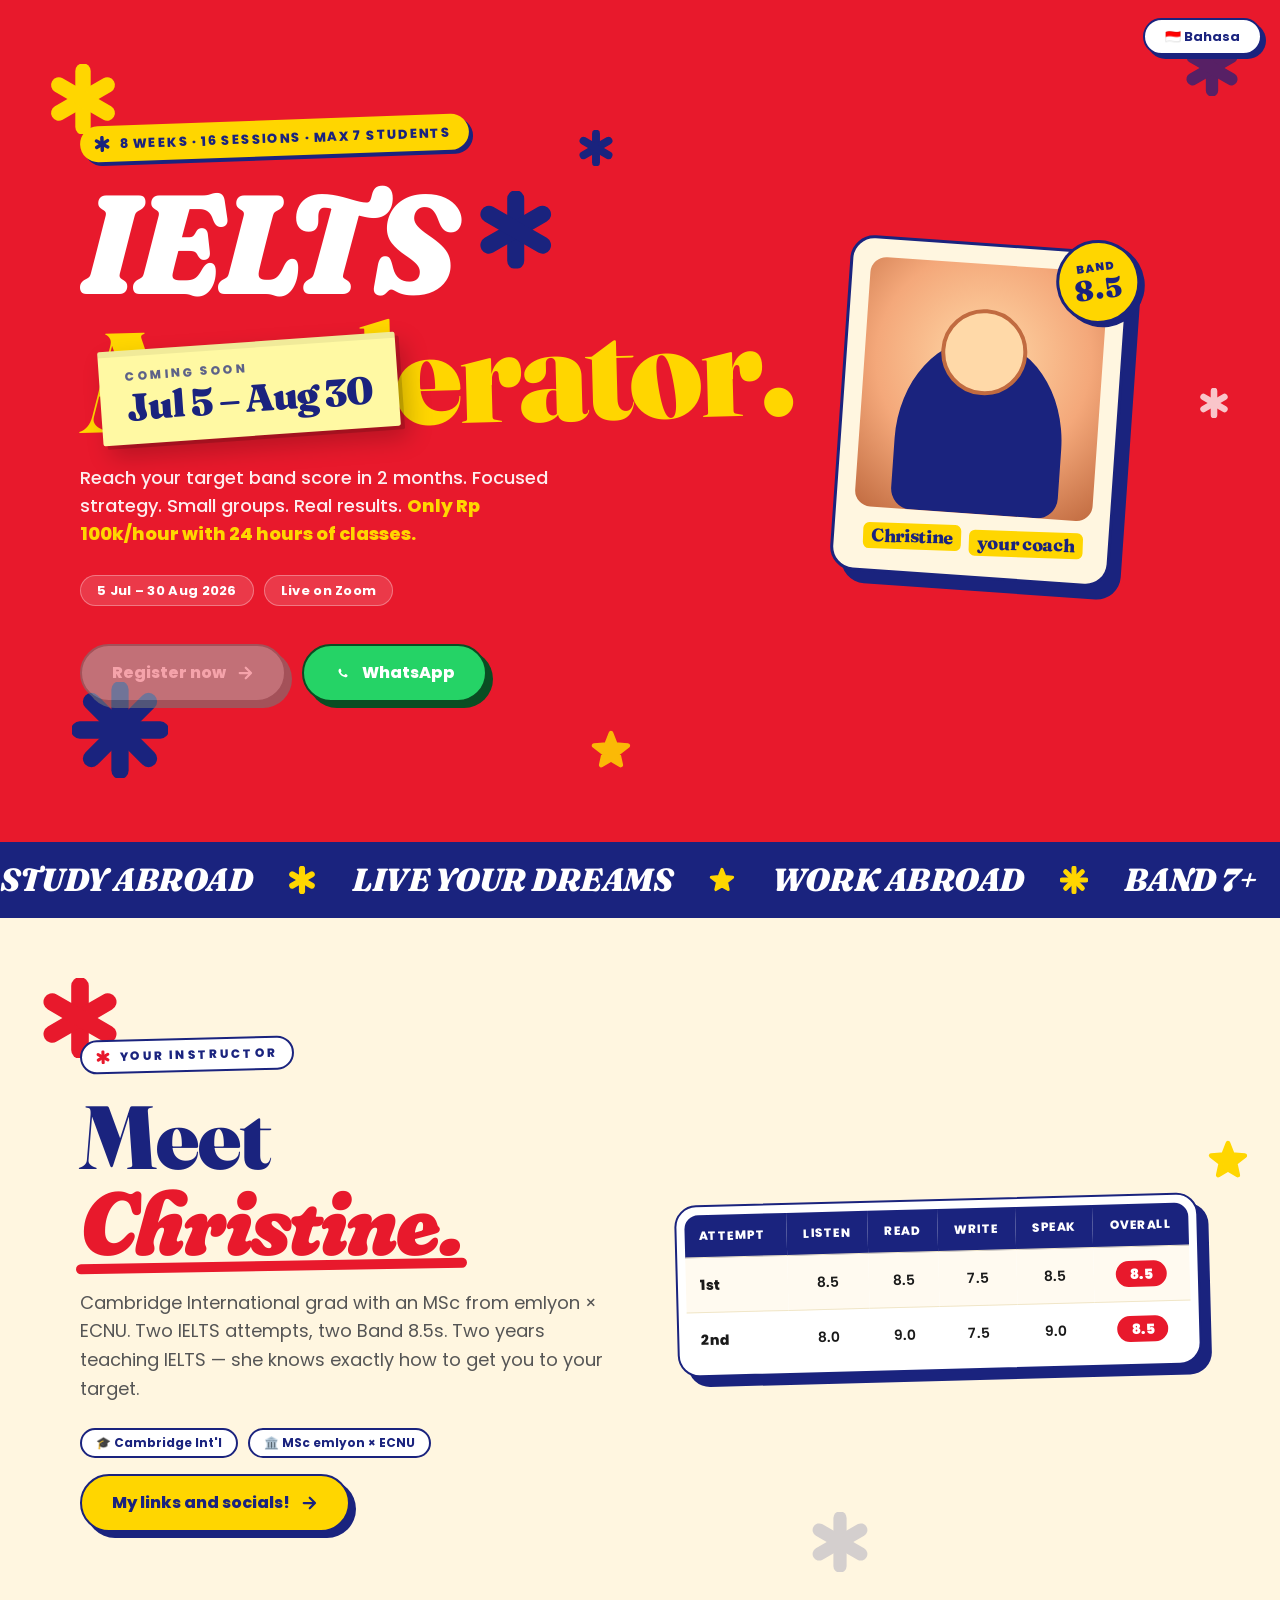
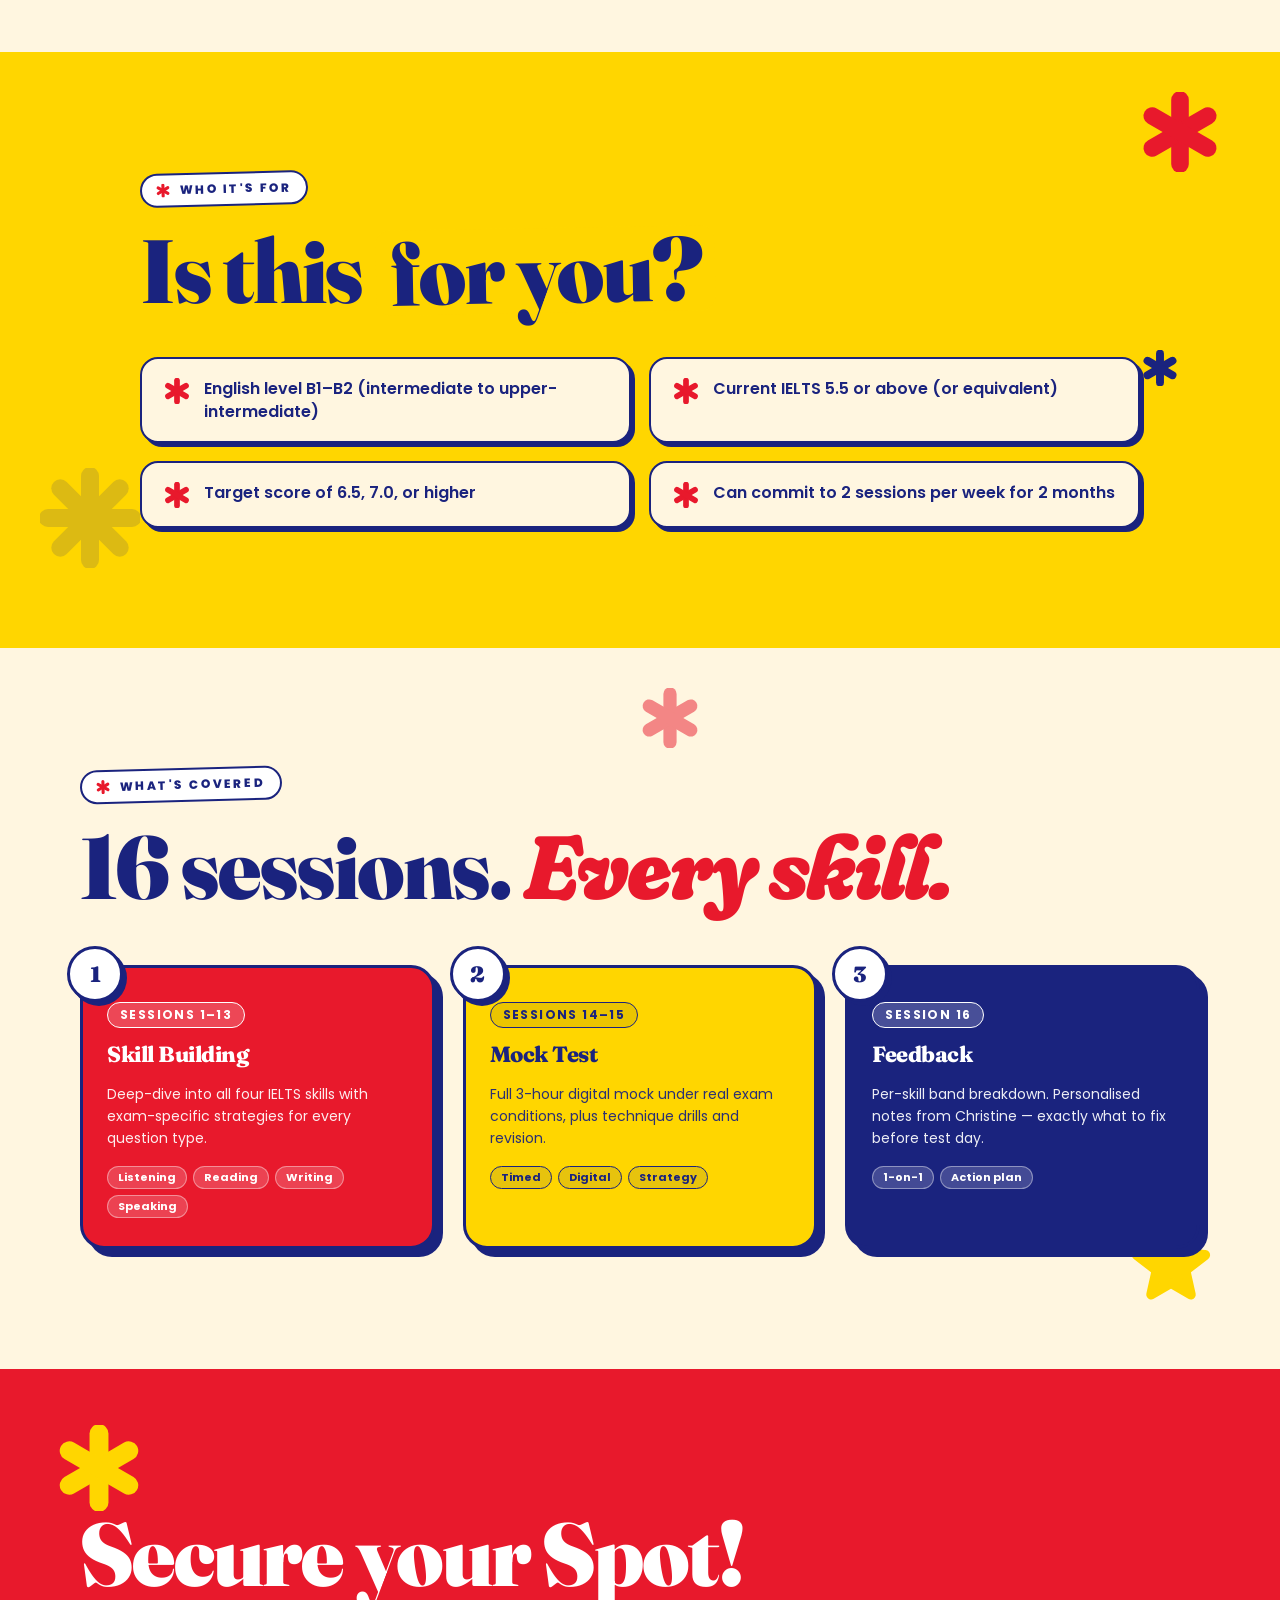
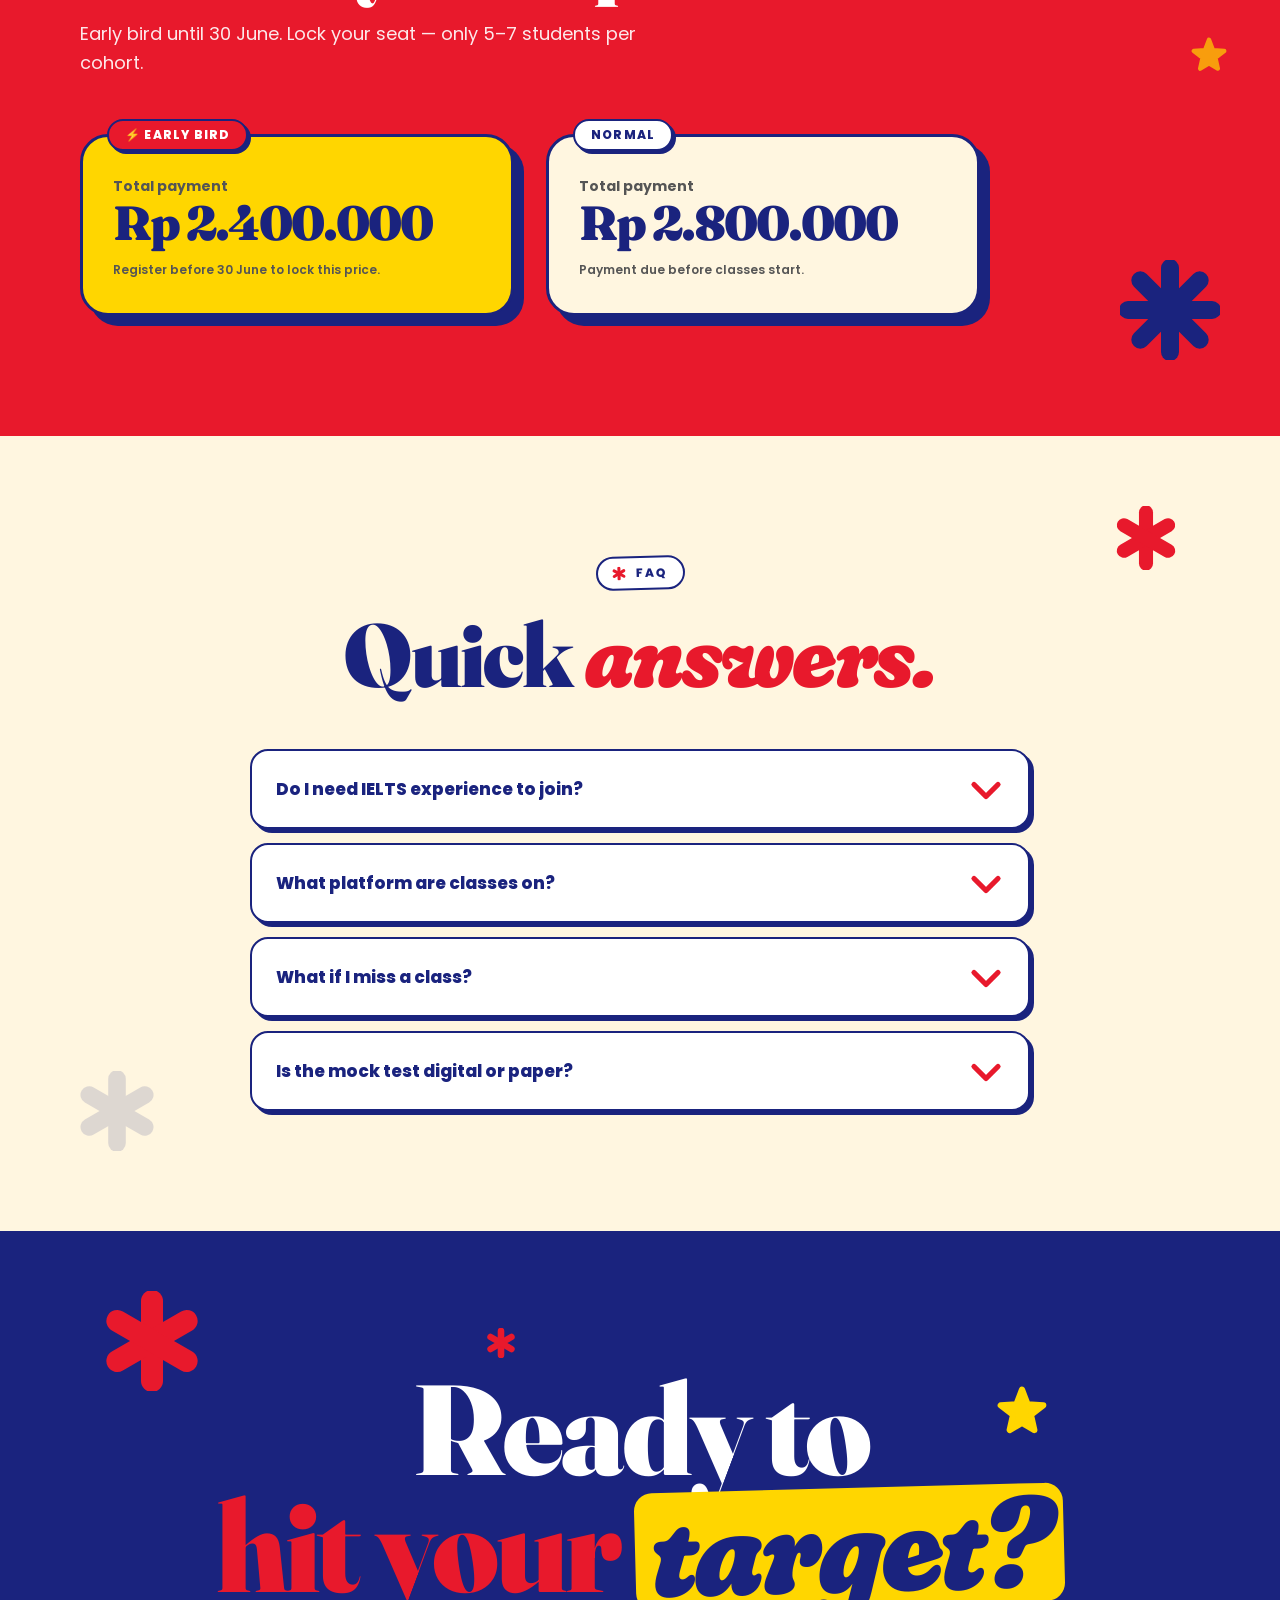
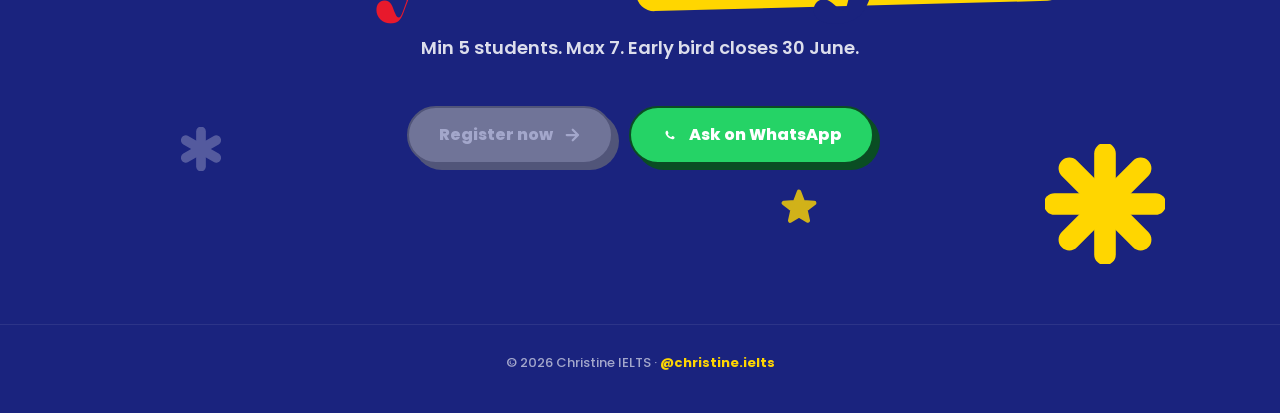
==== commit ec2d0a27: "Remove TikTok credential, add links and socials button" ====
--- a/index.html
+++ b/index.html
@@ -150,7 +150,12 @@
       <div class="credentials" style="margin-top:24px;">
         <span class="cred">🎓 Cambridge Int'l</span>
         <span class="cred">🏛️ MSc emlyon × ECNU</span>
-        <span class="cred">🎵 12K+ on TikTok</span>
+      </div>
+      <div style="margin-top:16px;">
+        <a href="https://linktr.ee/christine.ielts" class="sticker yellow" style="display:inline-flex;" target="_blank">
+          <span data-en="My links and socials!" data-id="Link dan sosial mediaku!">My links and socials!</span>
+          <svg width="18" height="18" viewBox="0 0 24 24" fill="none" stroke="currentColor" stroke-width="3" stroke-linecap="round" stroke-linejoin="round"><path d="M5 12h14M13 5l7 7-7 7"/></svg>
+        </a>
       </div>
     </div>
 
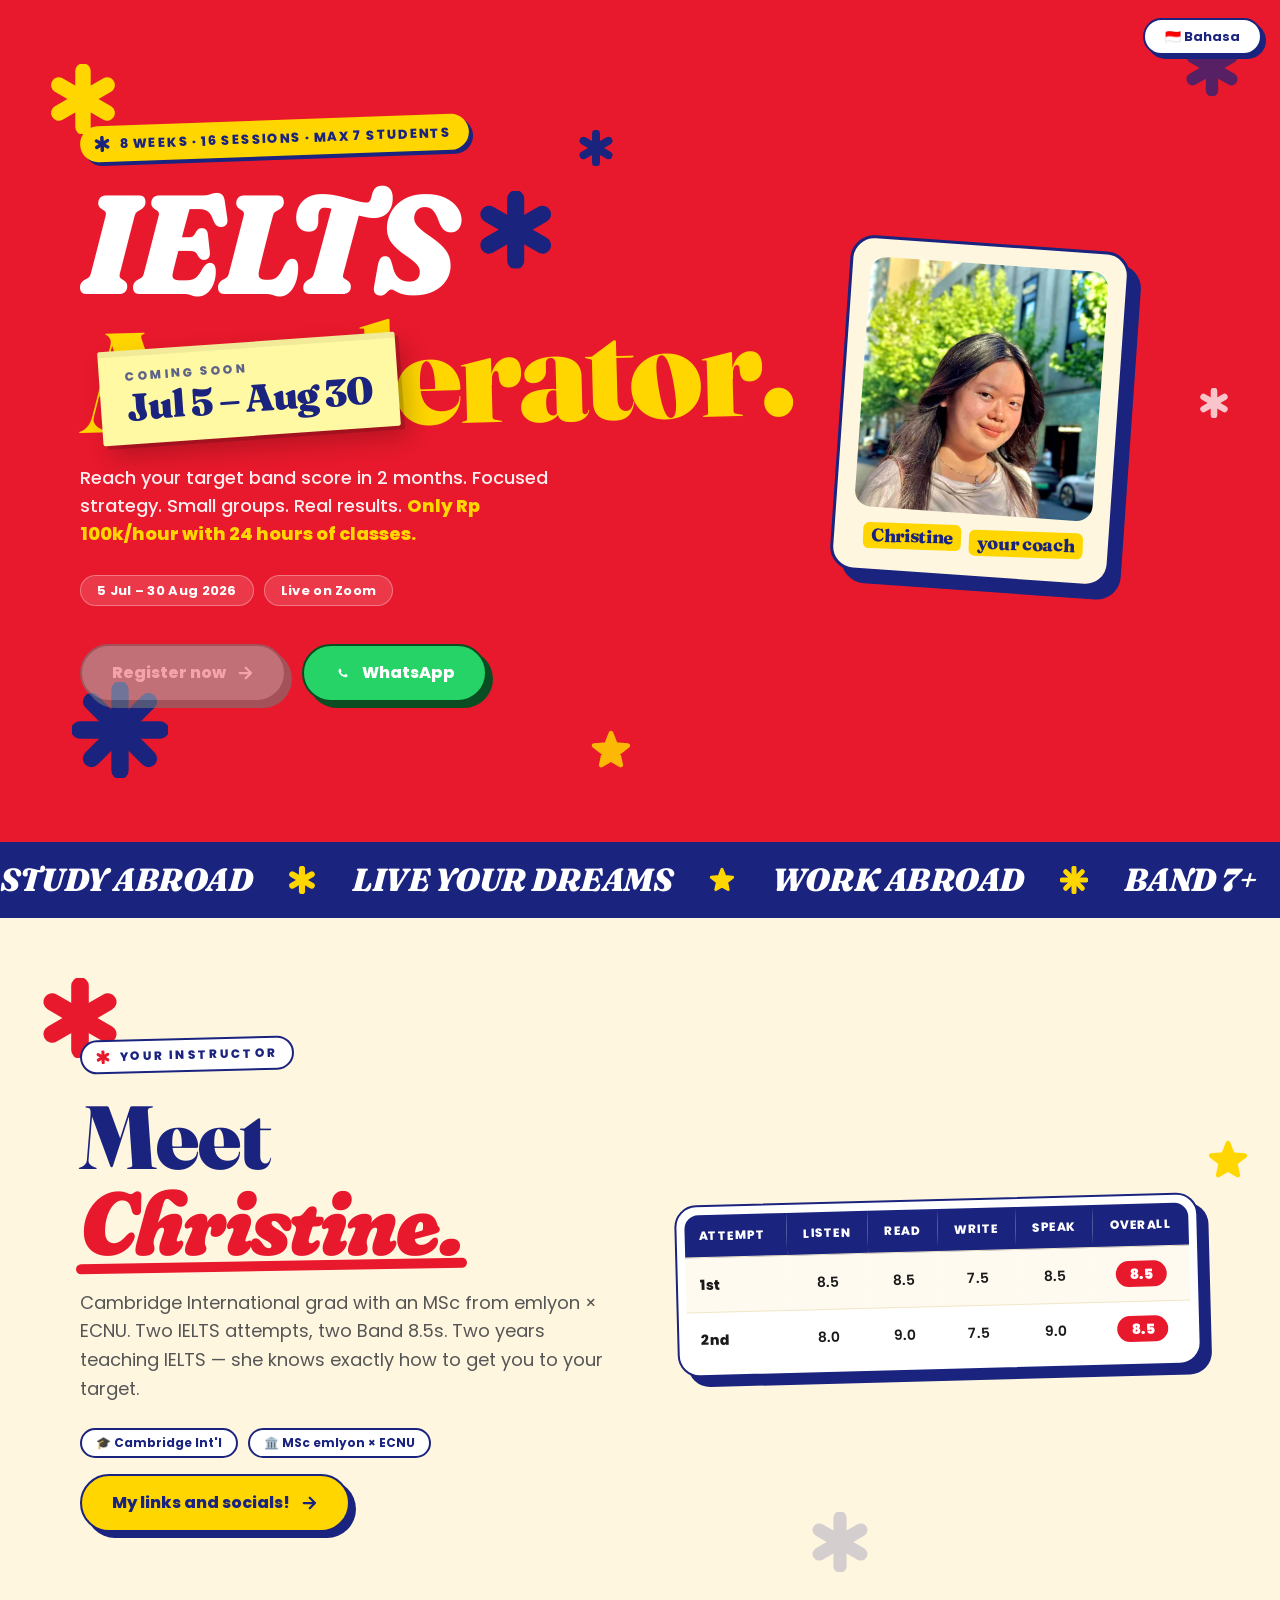
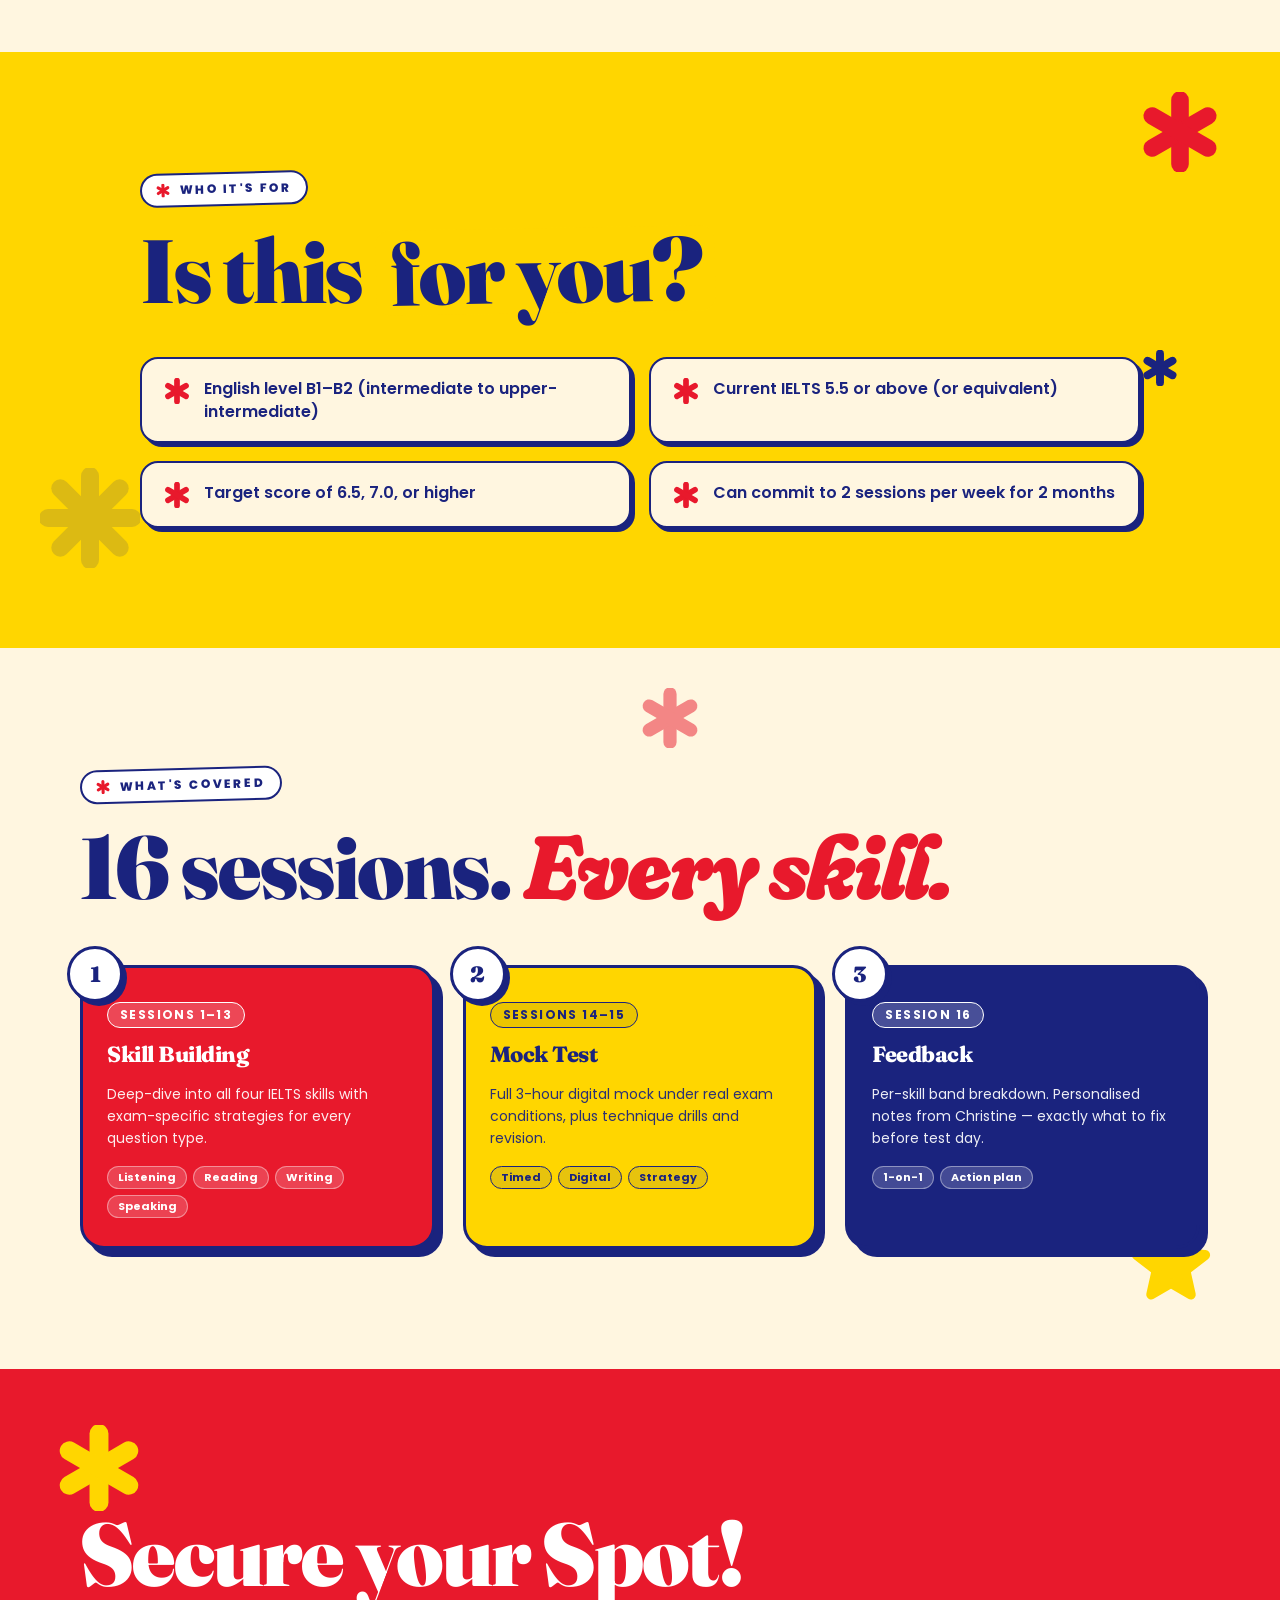
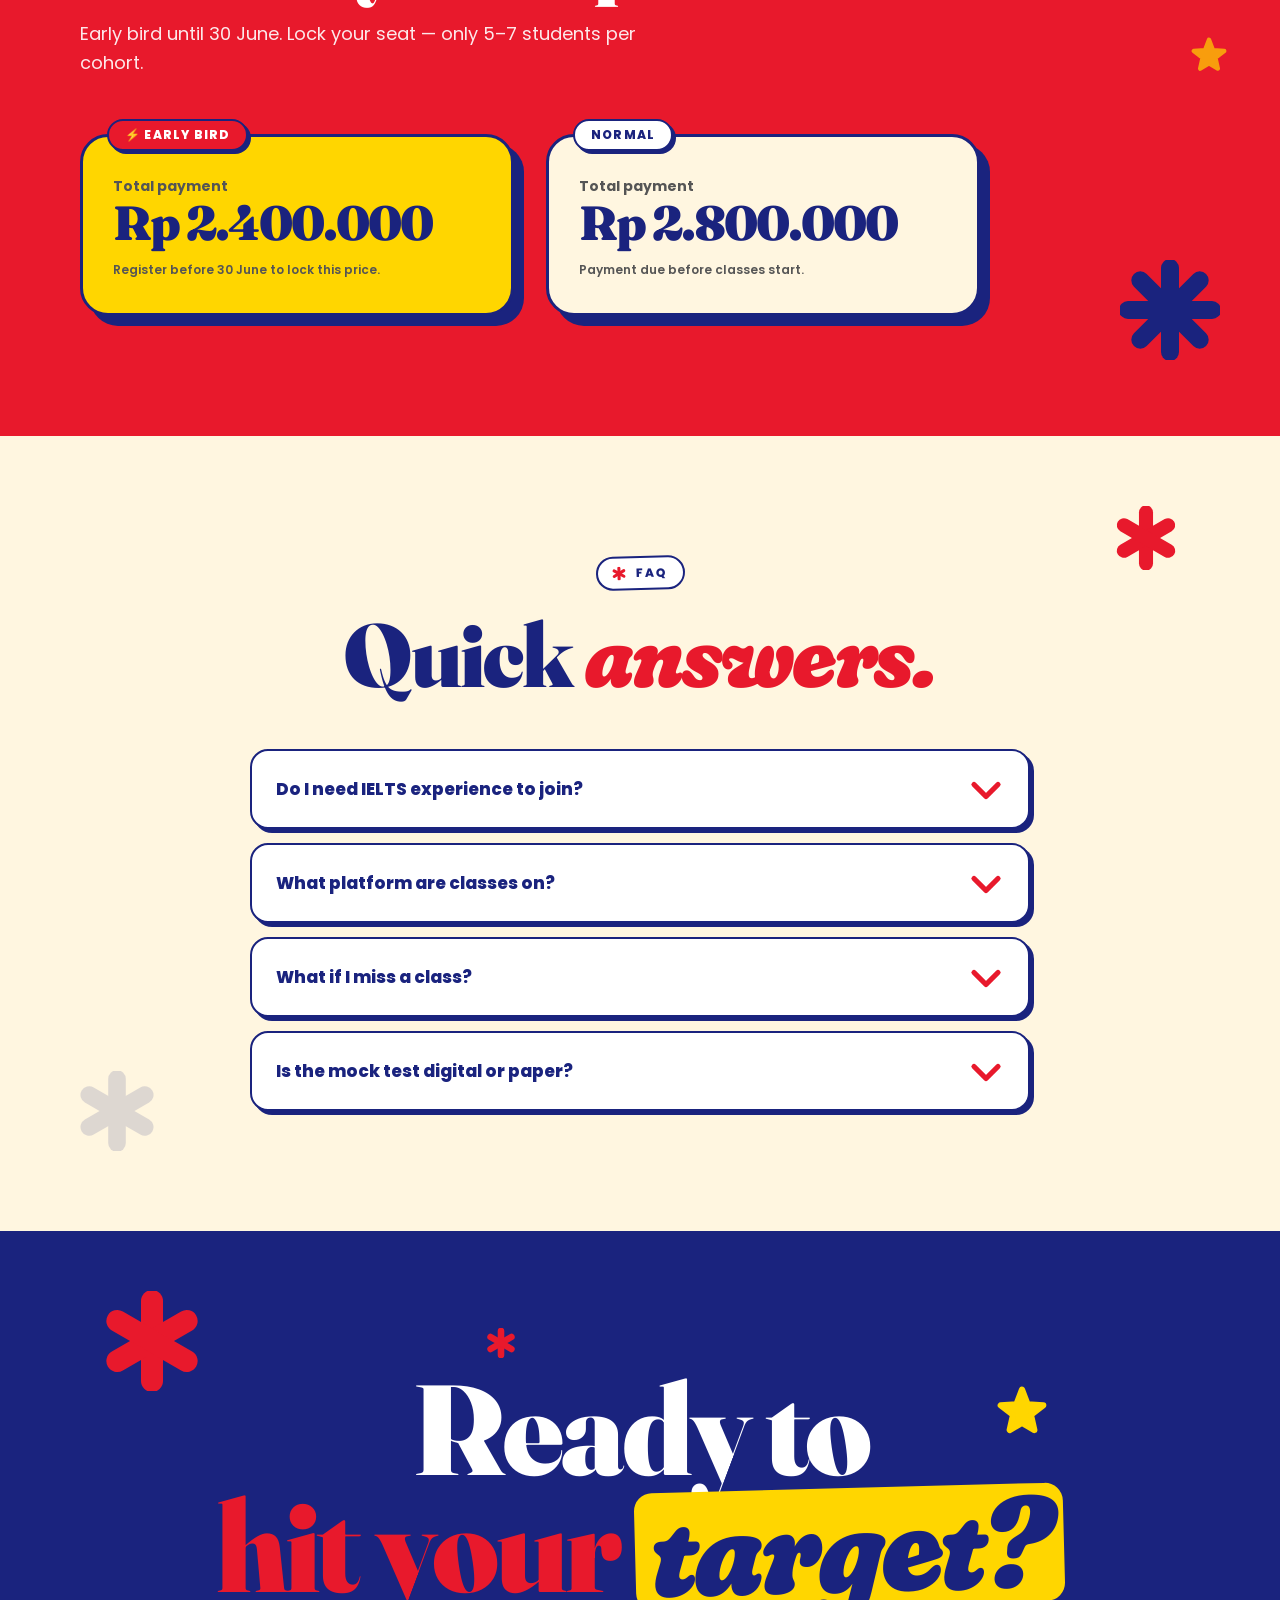
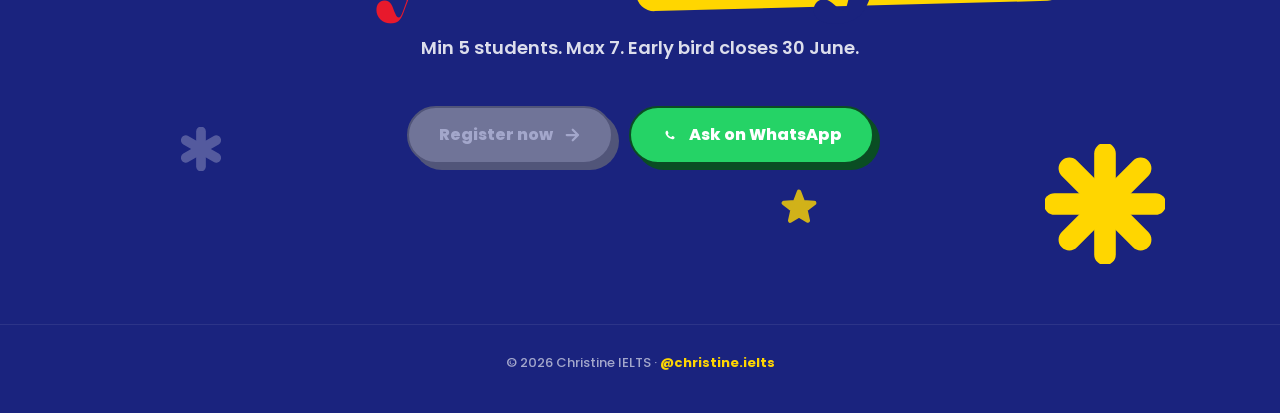
==== commit 34b738f8: "Replace placeholder with Christine's photo, remove Band 8.5 chip" ====
--- a/index.html
+++ b/index.html
@@ -93,7 +93,6 @@
 
     <div class="hero-card-wrap">
       <div class="photo-card">
-        <div class="band-chip">Band<strong>8.5</strong></div>
         <div class="photo-frame"></div>
         <div class="photo-caption">
           <span data-en="Christine" data-id="Christine">Christine</span>
--- a/styles.css
+++ b/styles.css
@@ -240,26 +240,9 @@
   .photo-frame {
     aspect-ratio: 1 / 1.05;
     border-radius: 16px;
-    background:
-      radial-gradient(circle at 50% 38%, #FFD9A8 0%, #F4A87A 55%, #C16B40 100%);
+    background: url('christine.jpg') center top / cover no-repeat;
     position: relative;
     overflow: hidden;
-  }
-  /* Stylized "Christine" silhouette in the polaroid */
-  .photo-frame::before {
-    content: '';
-    position: absolute; left: 50%; bottom: 0; transform: translateX(-50%);
-    width: 70%; height: 70%;
-    background: var(--navy);
-    border-radius: 50% 50% 12% 12% / 60% 60% 12% 12%;
-  }
-  .photo-frame::after {
-    content: '';
-    position: absolute; left: 50%; top: 18%; transform: translateX(-50%);
-    width: 36%; aspect-ratio: 1;
-    background: #FFD9A8;
-    border-radius: 50%;
-    border: 4px solid #C16B40;
   }
   .photo-caption {
     font: 800 18px/1.1 'Fraunces', serif;
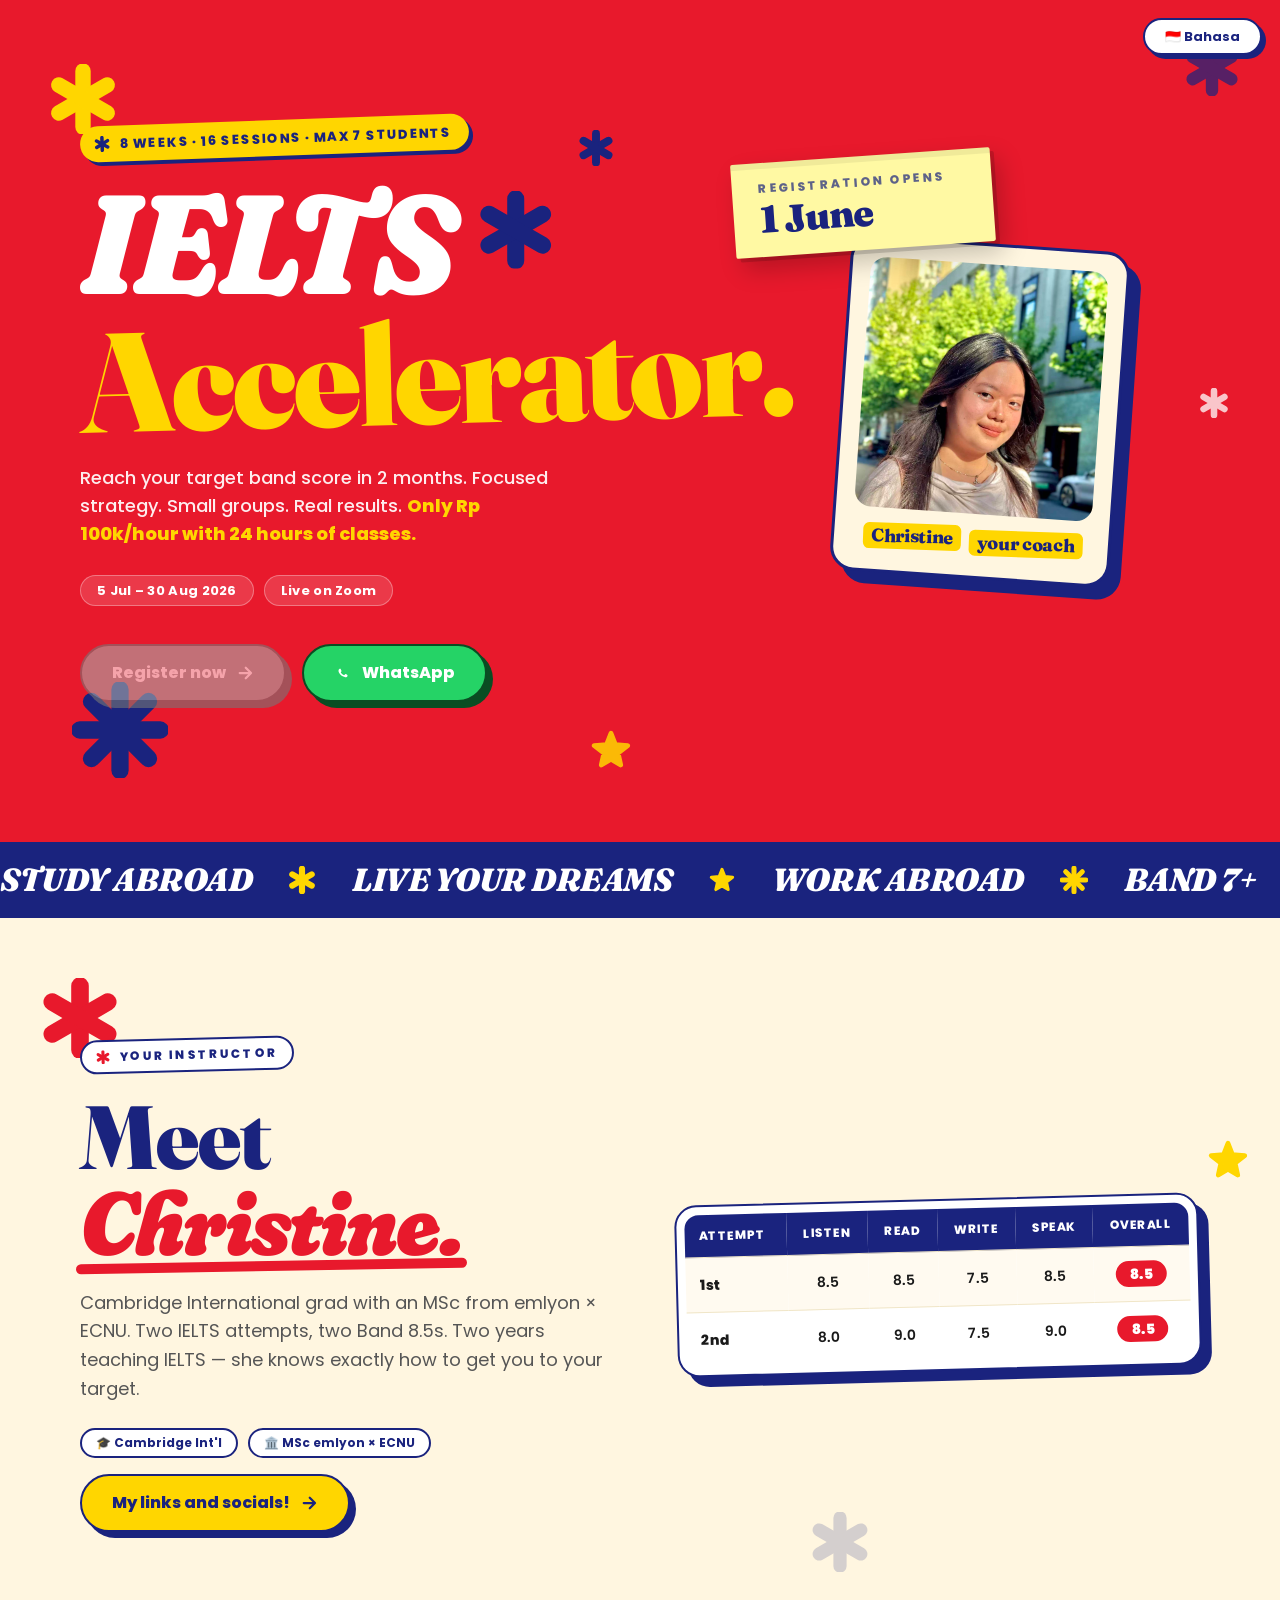
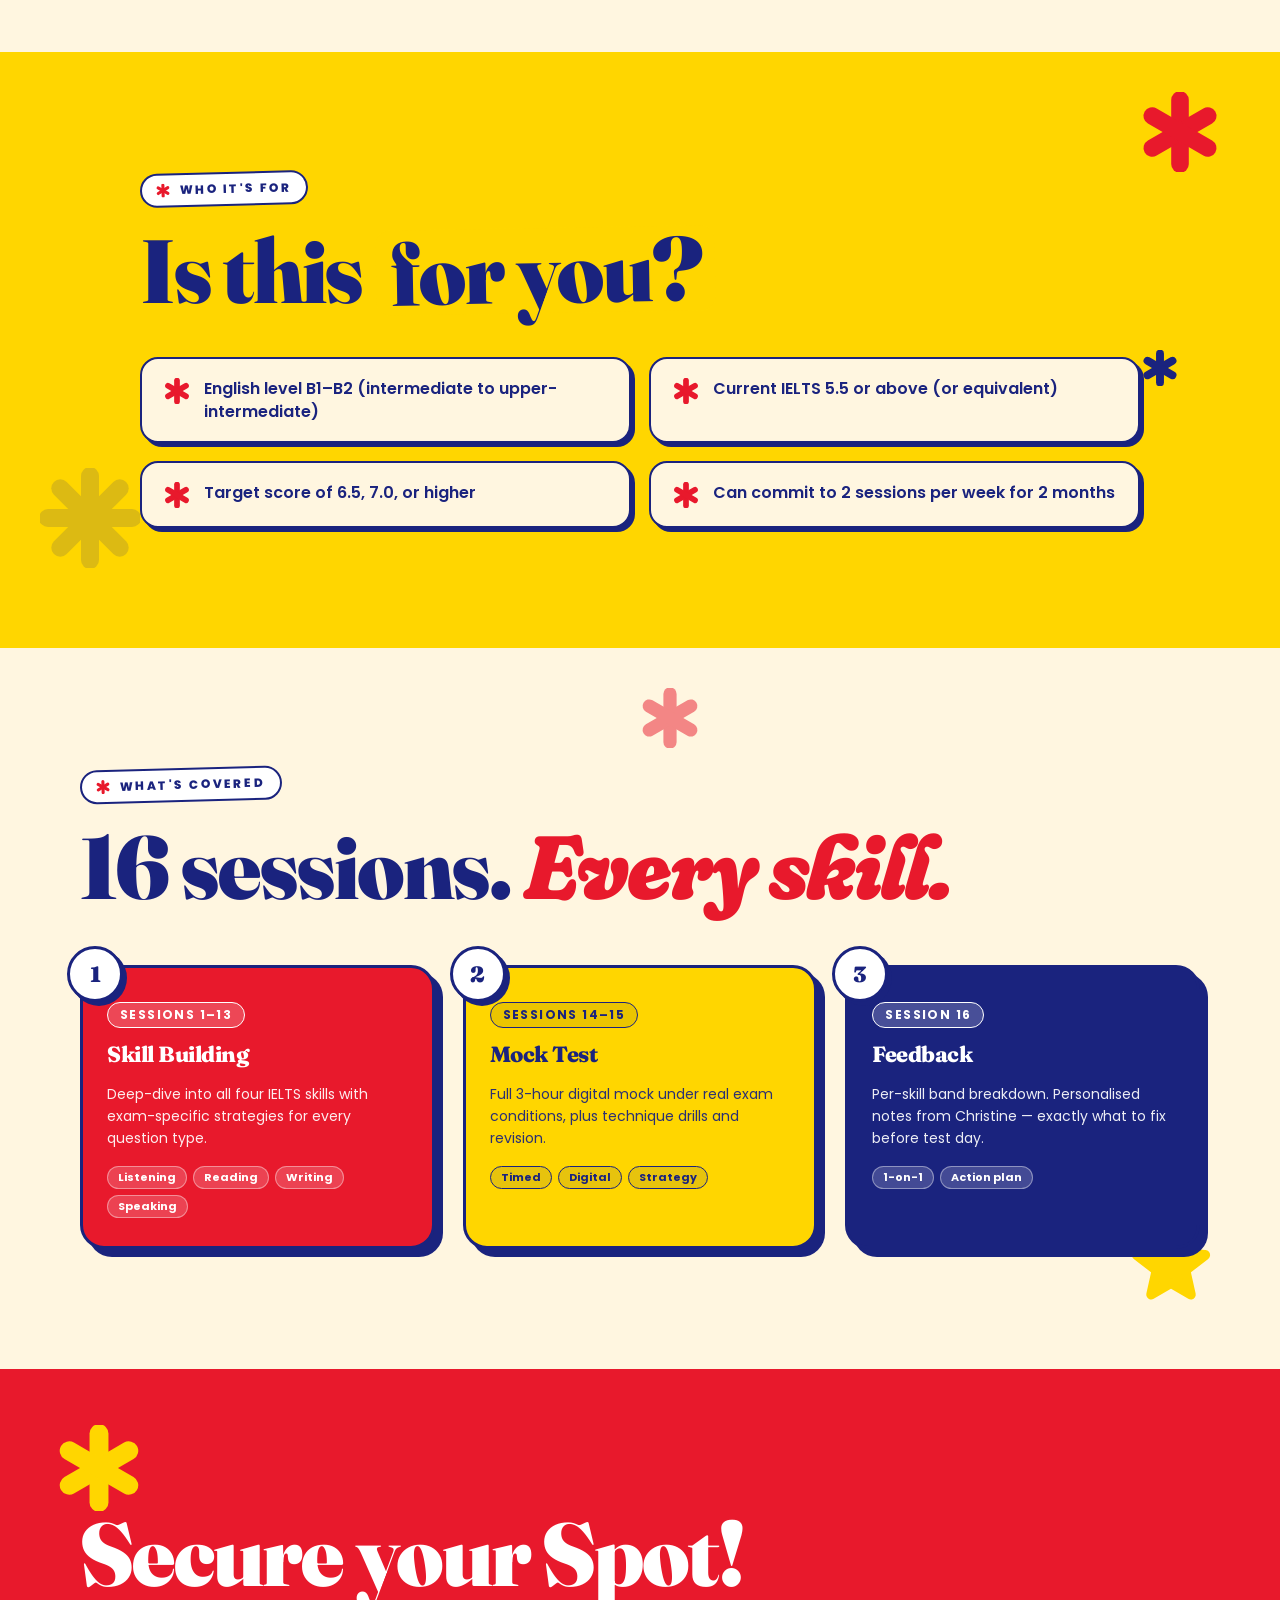
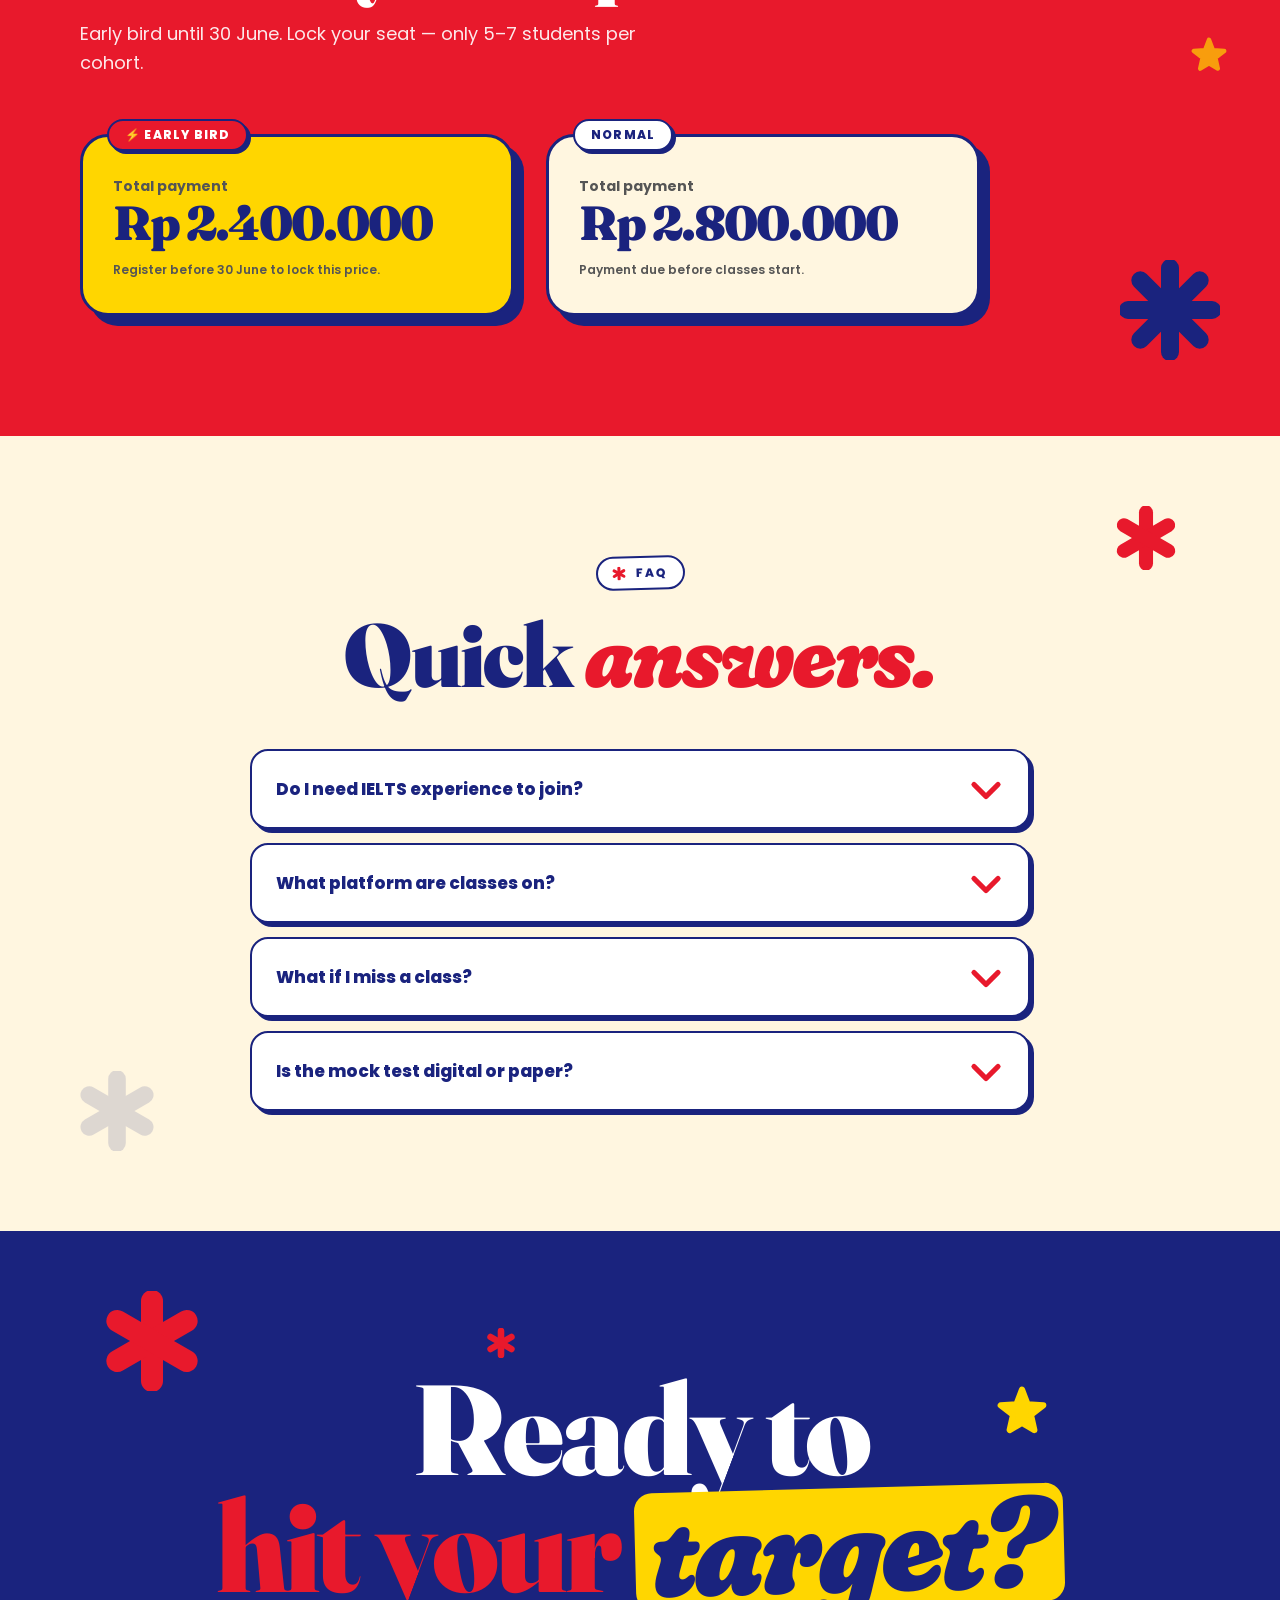
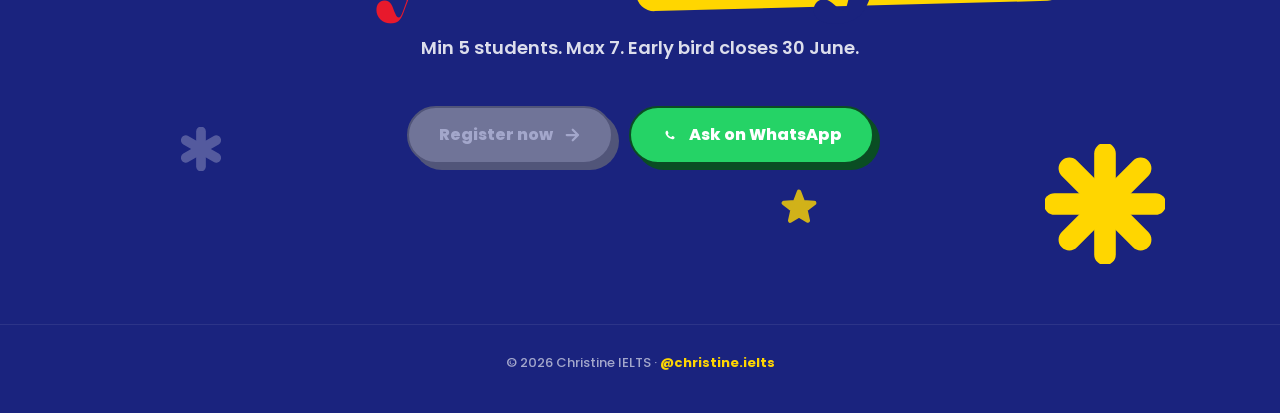
==== commit 03344064: "Update sticky note to Registration opens 1 June (EN/ID)" ====
--- a/index.html
+++ b/index.html
@@ -64,8 +64,8 @@
           <span class="acc" data-en="Accelerator." data-id="Accelerator.">Accelerator.</span>
         </h1>
         <div id="coming-soon-note">
-          <span data-en="Coming Soon" data-id="Segera Hadir">Coming Soon</span>
-          <strong data-config="comingSoonDates">Jul 5 – Aug 30</strong>
+          <span data-en="Registration opens" data-id="Pendaftaran dibuka">Registration opens</span>
+          <strong data-config="comingSoonDates">1 June</strong>
         </div>
       </div>
 
--- a/styles.css
+++ b/styles.css
@@ -128,11 +128,11 @@
   #coming-soon-note {
     display: none;
     position: absolute;
-    bottom: 0px;
-    left: 20px;
+    top: 0px;
+    left: calc(100% - 60px);
+    transform: rotate(-4deg);
     background: #fff9a3;
     padding: 20px 26px 18px;
-    transform: rotate(-4deg);
     box-shadow: 4px 4px 0 rgba(0,0,0,0.15), 8px 12px 24px rgba(0,0,0,0.22);
     z-index: 10;
     flex-direction: column;
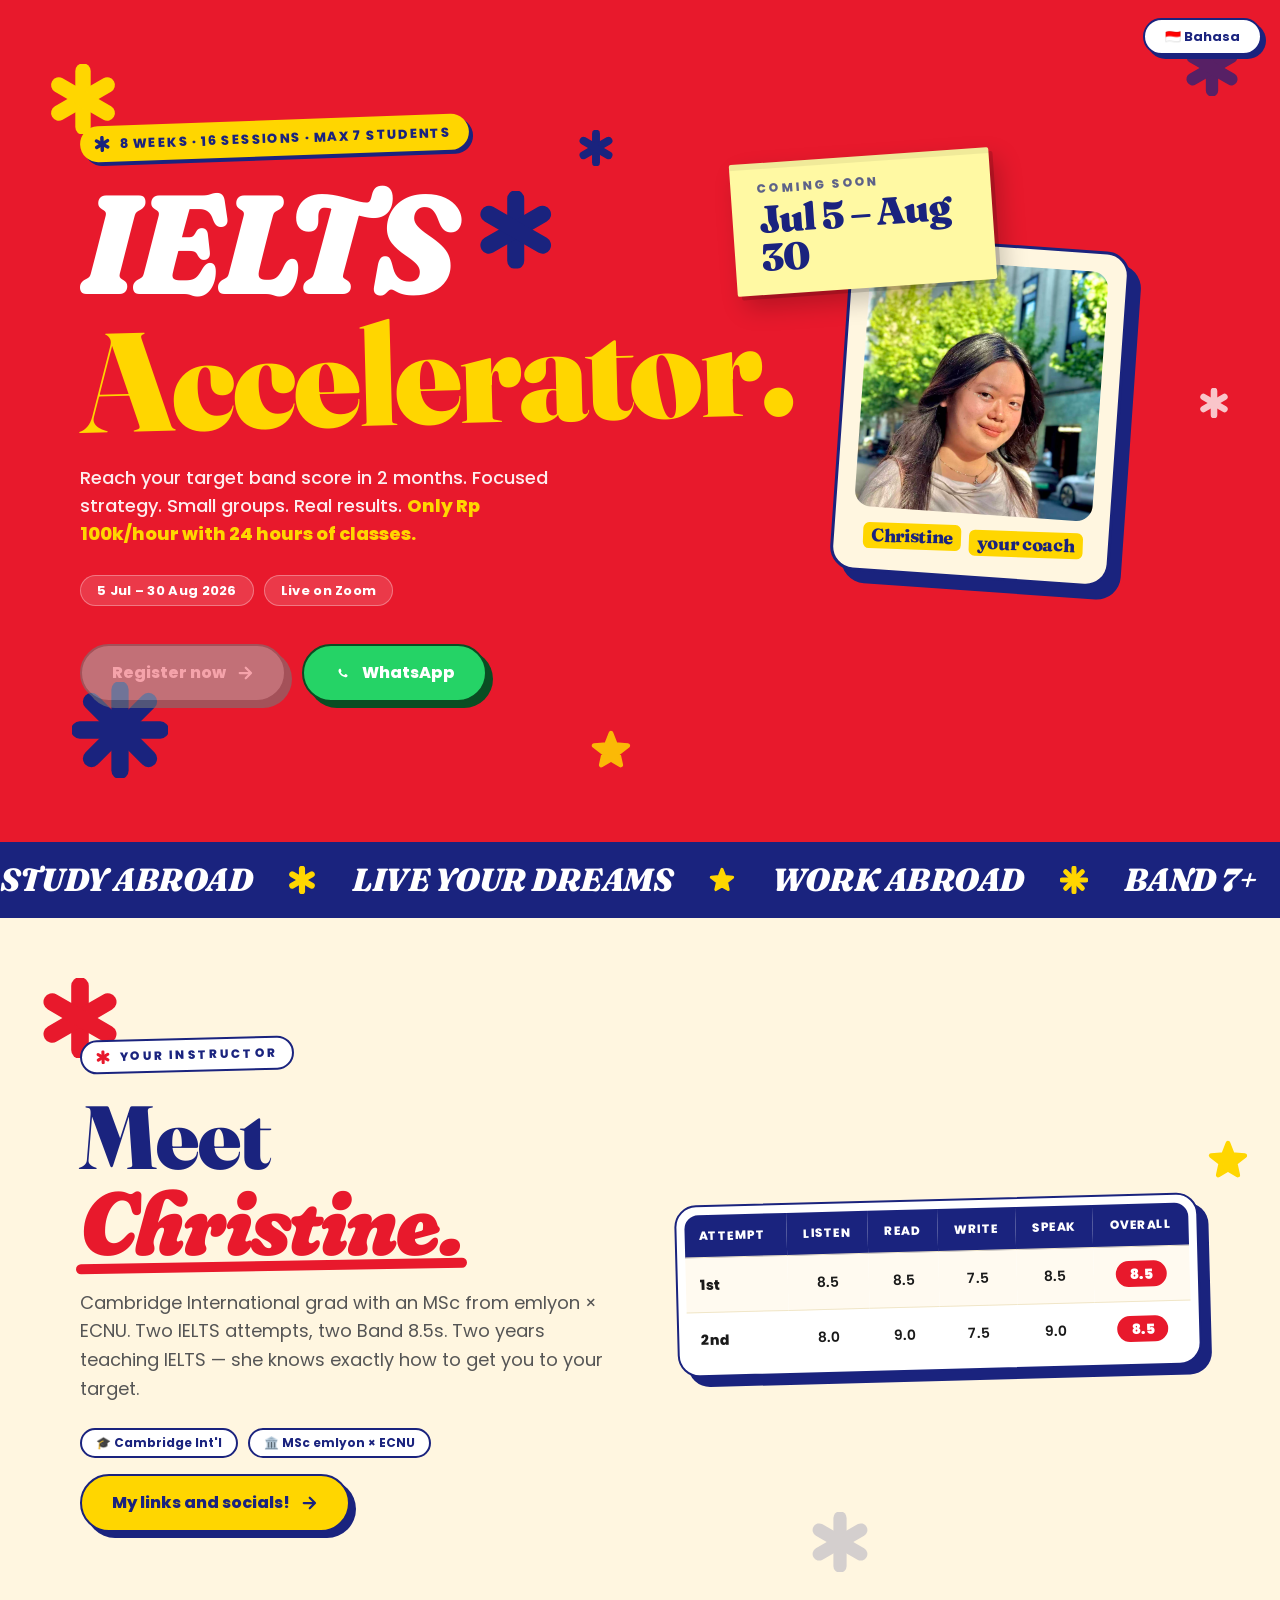
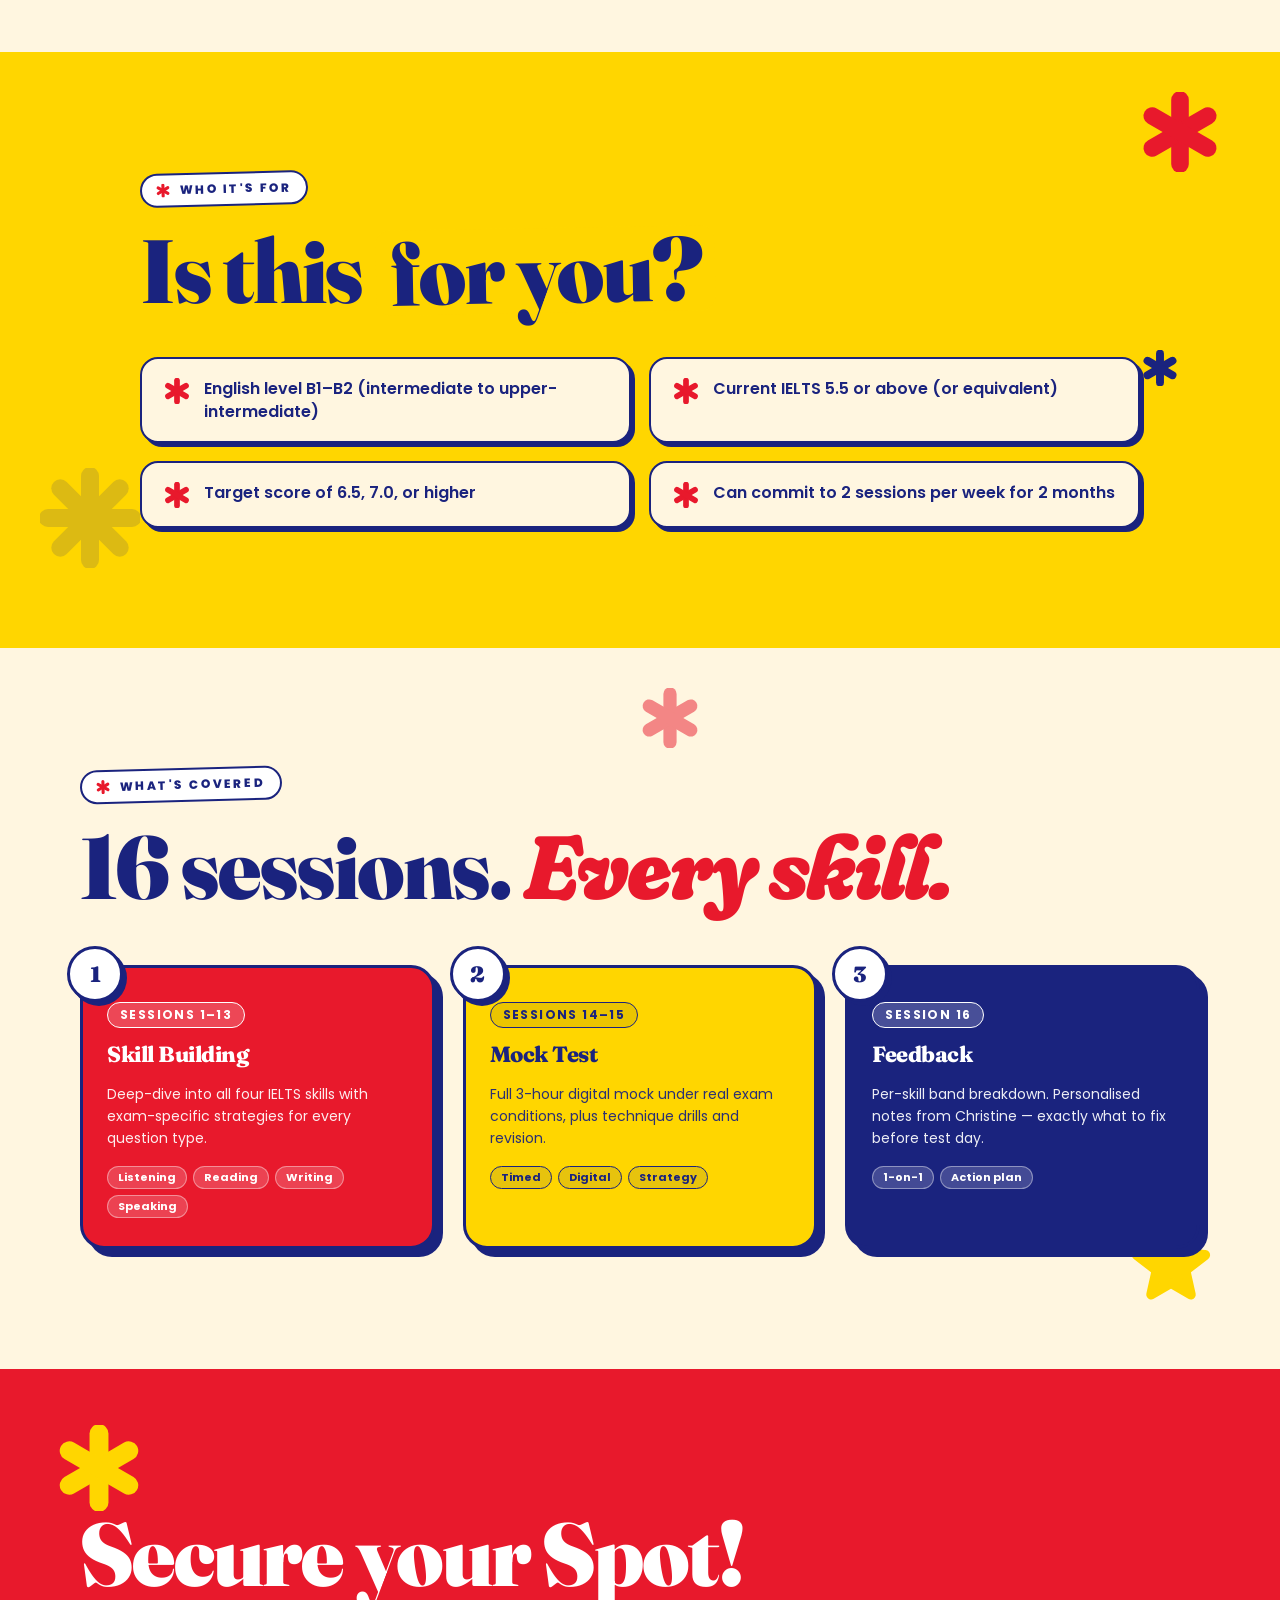
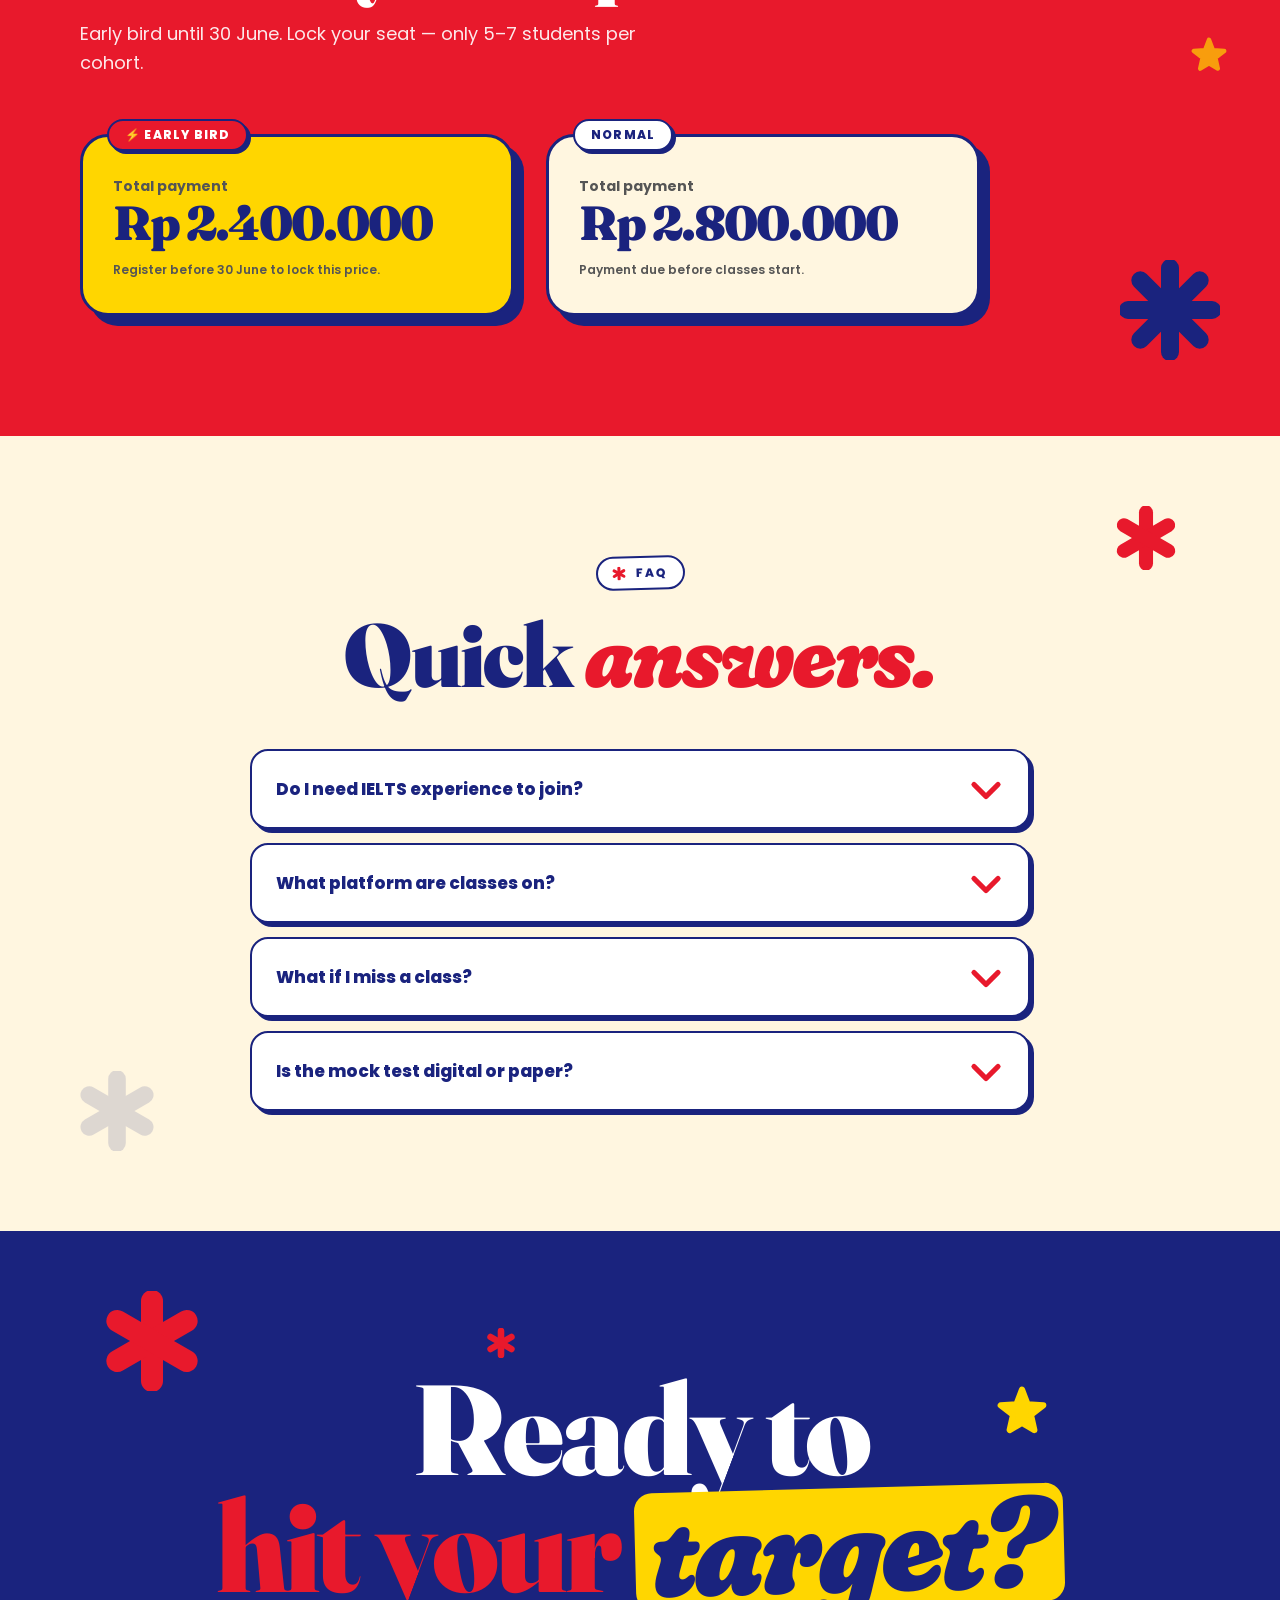
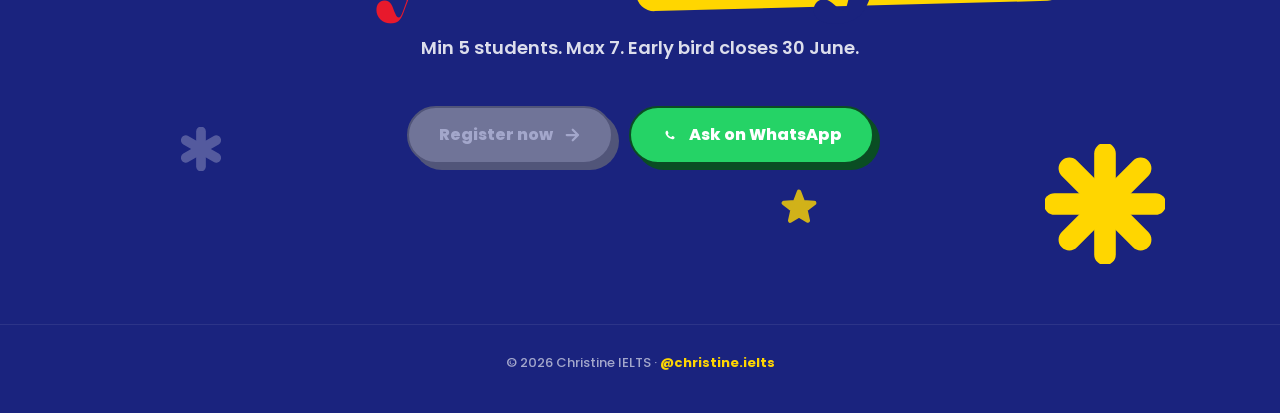
==== commit acacbcd5: "Revert "Update sticky note to Registration opens 1 June (EN/ID)" This reverts commit 033440645d7b0de" ====
--- a/index.html
+++ b/index.html
@@ -64,8 +64,8 @@
           <span class="acc" data-en="Accelerator." data-id="Accelerator.">Accelerator.</span>
         </h1>
         <div id="coming-soon-note">
-          <span data-en="Registration opens" data-id="Pendaftaran dibuka">Registration opens</span>
-          <strong data-config="comingSoonDates">1 June</strong>
+          <span data-en="Coming Soon" data-id="Segera Hadir">Coming Soon</span>
+          <strong data-config="comingSoonDates">Jul 5 – Aug 30</strong>
         </div>
       </div>
 
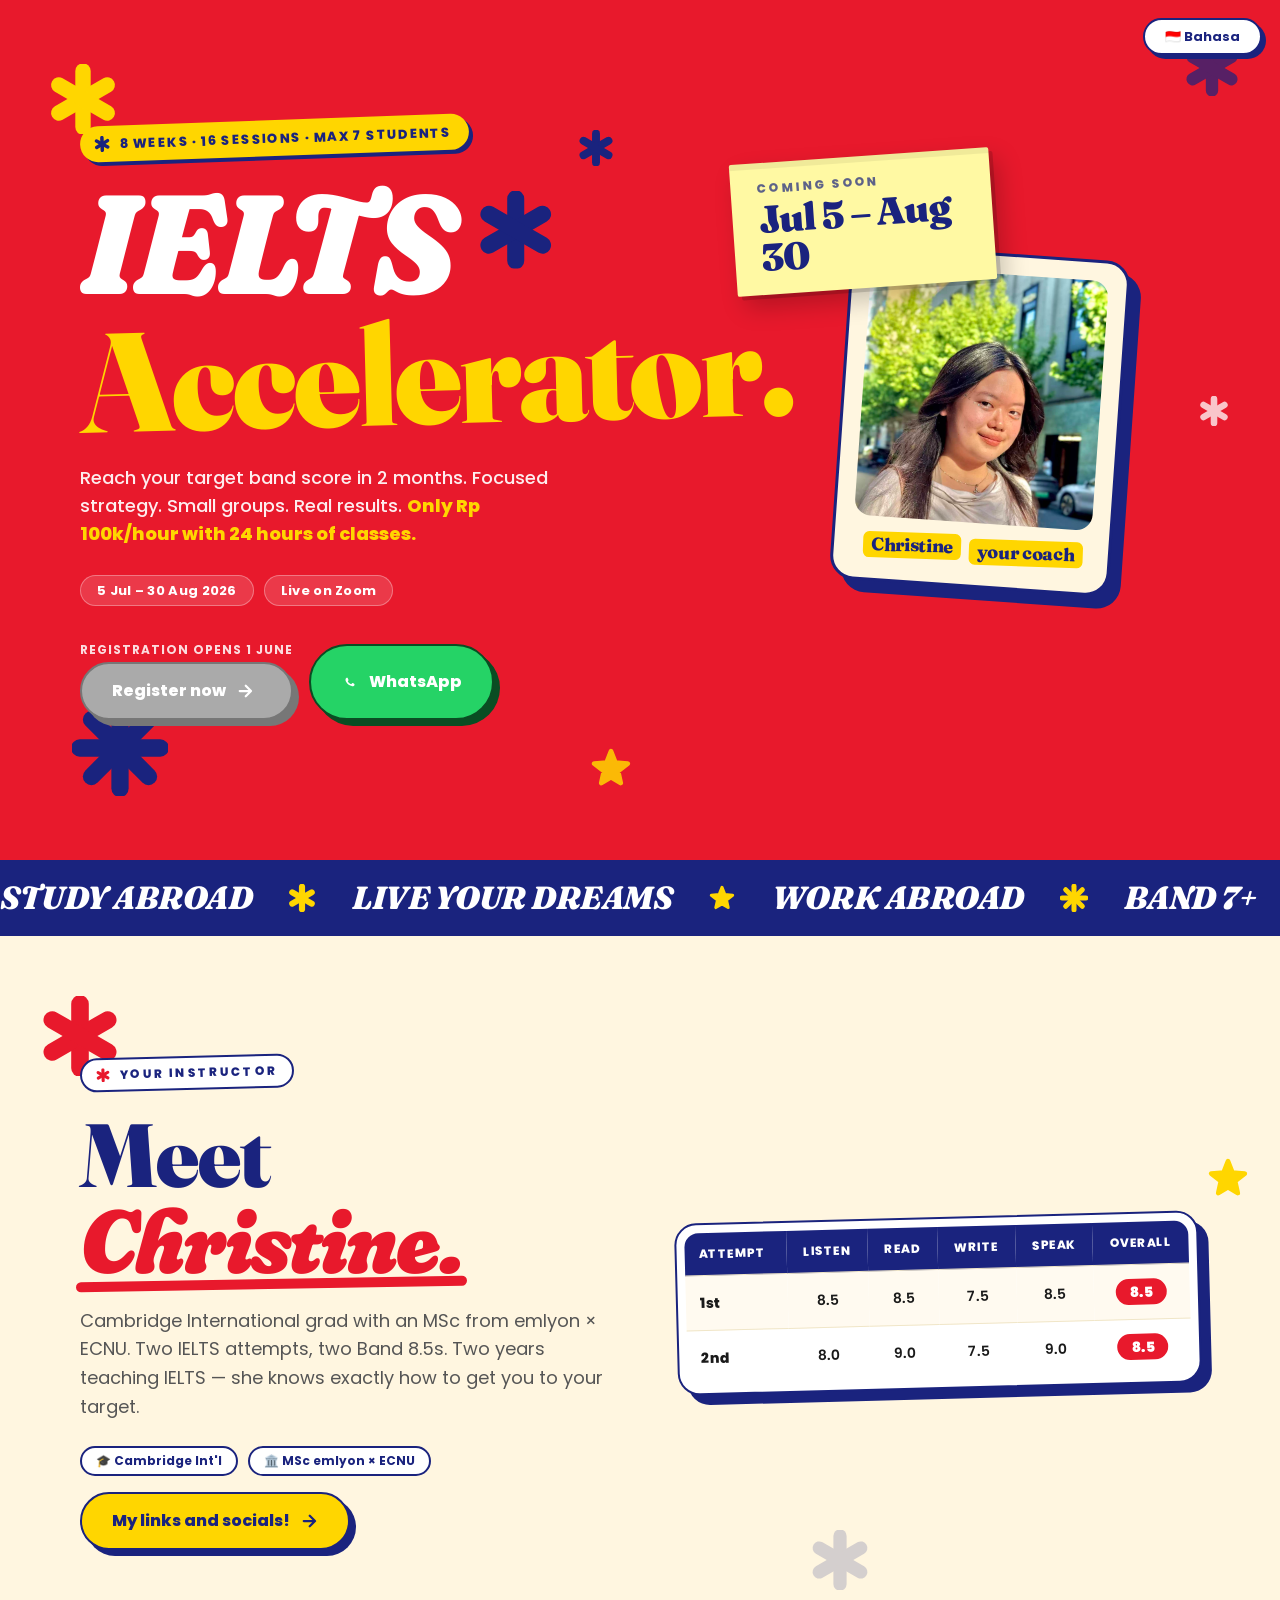
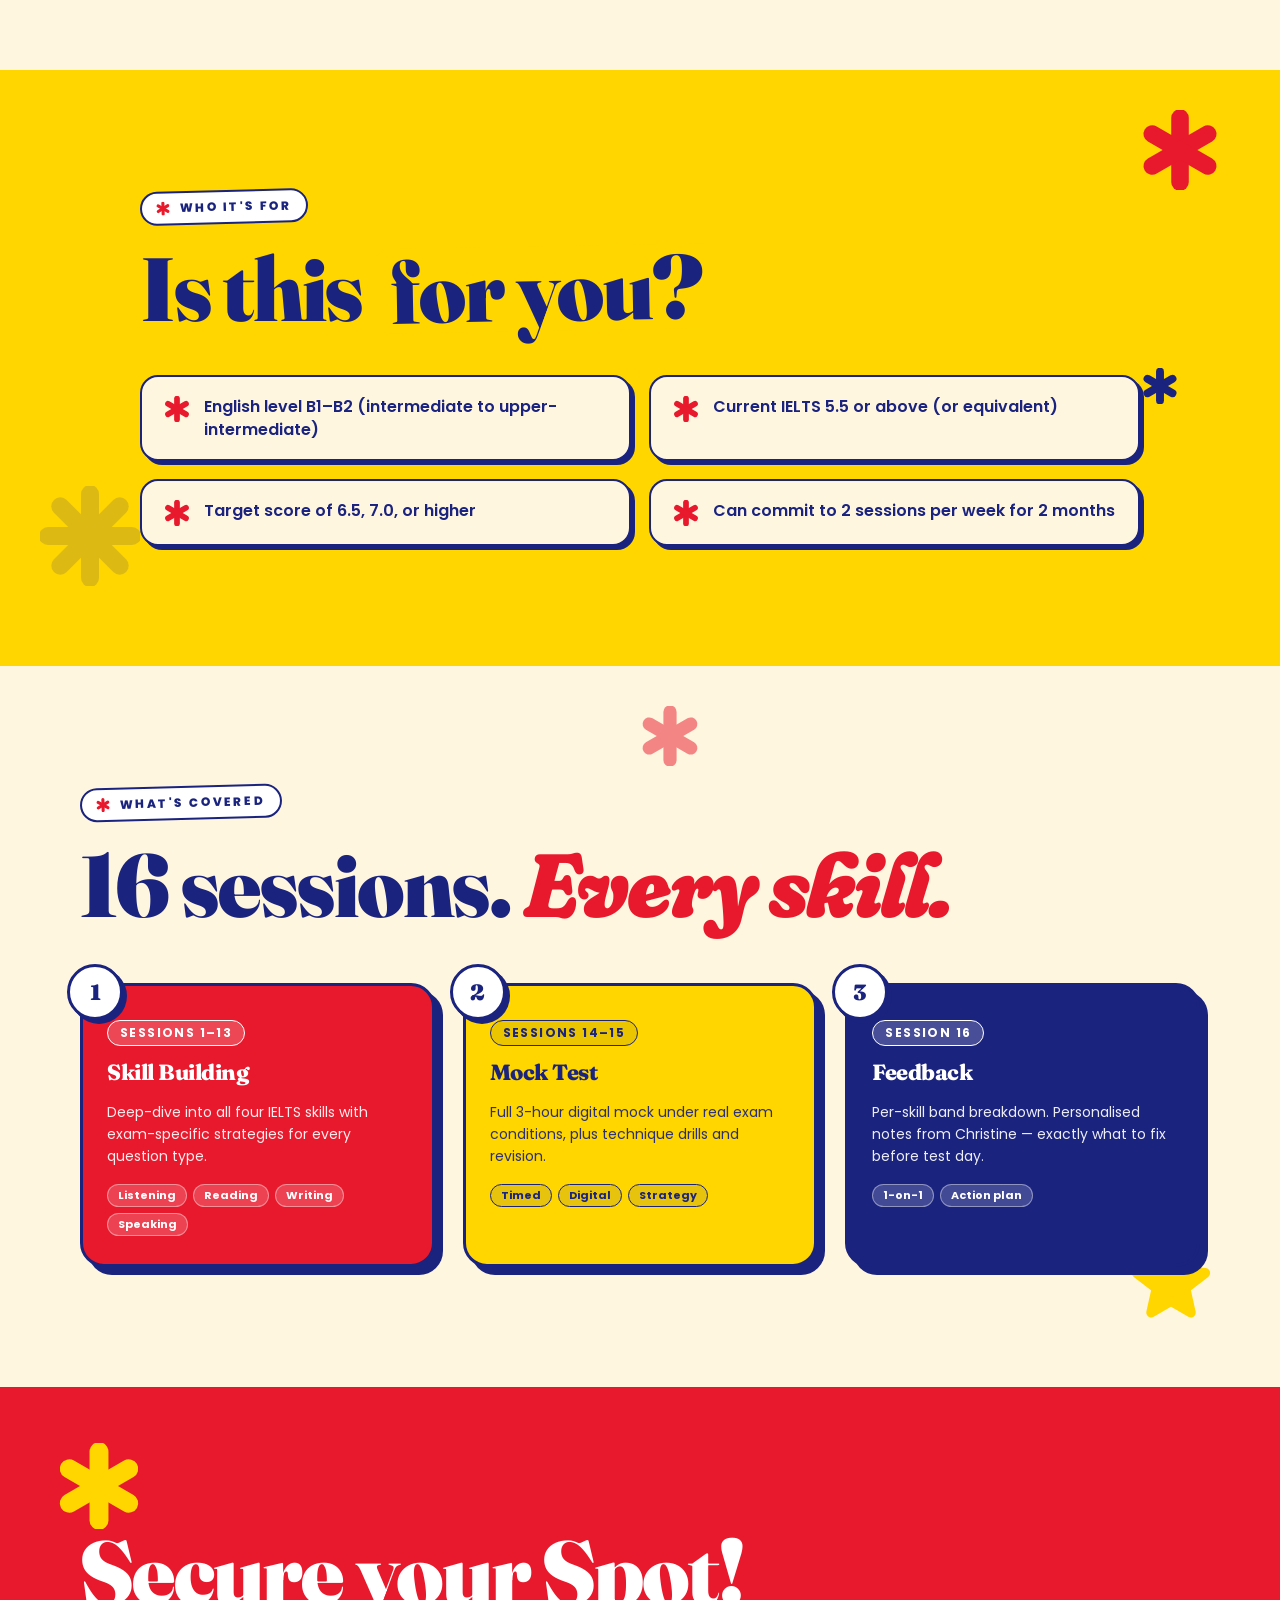
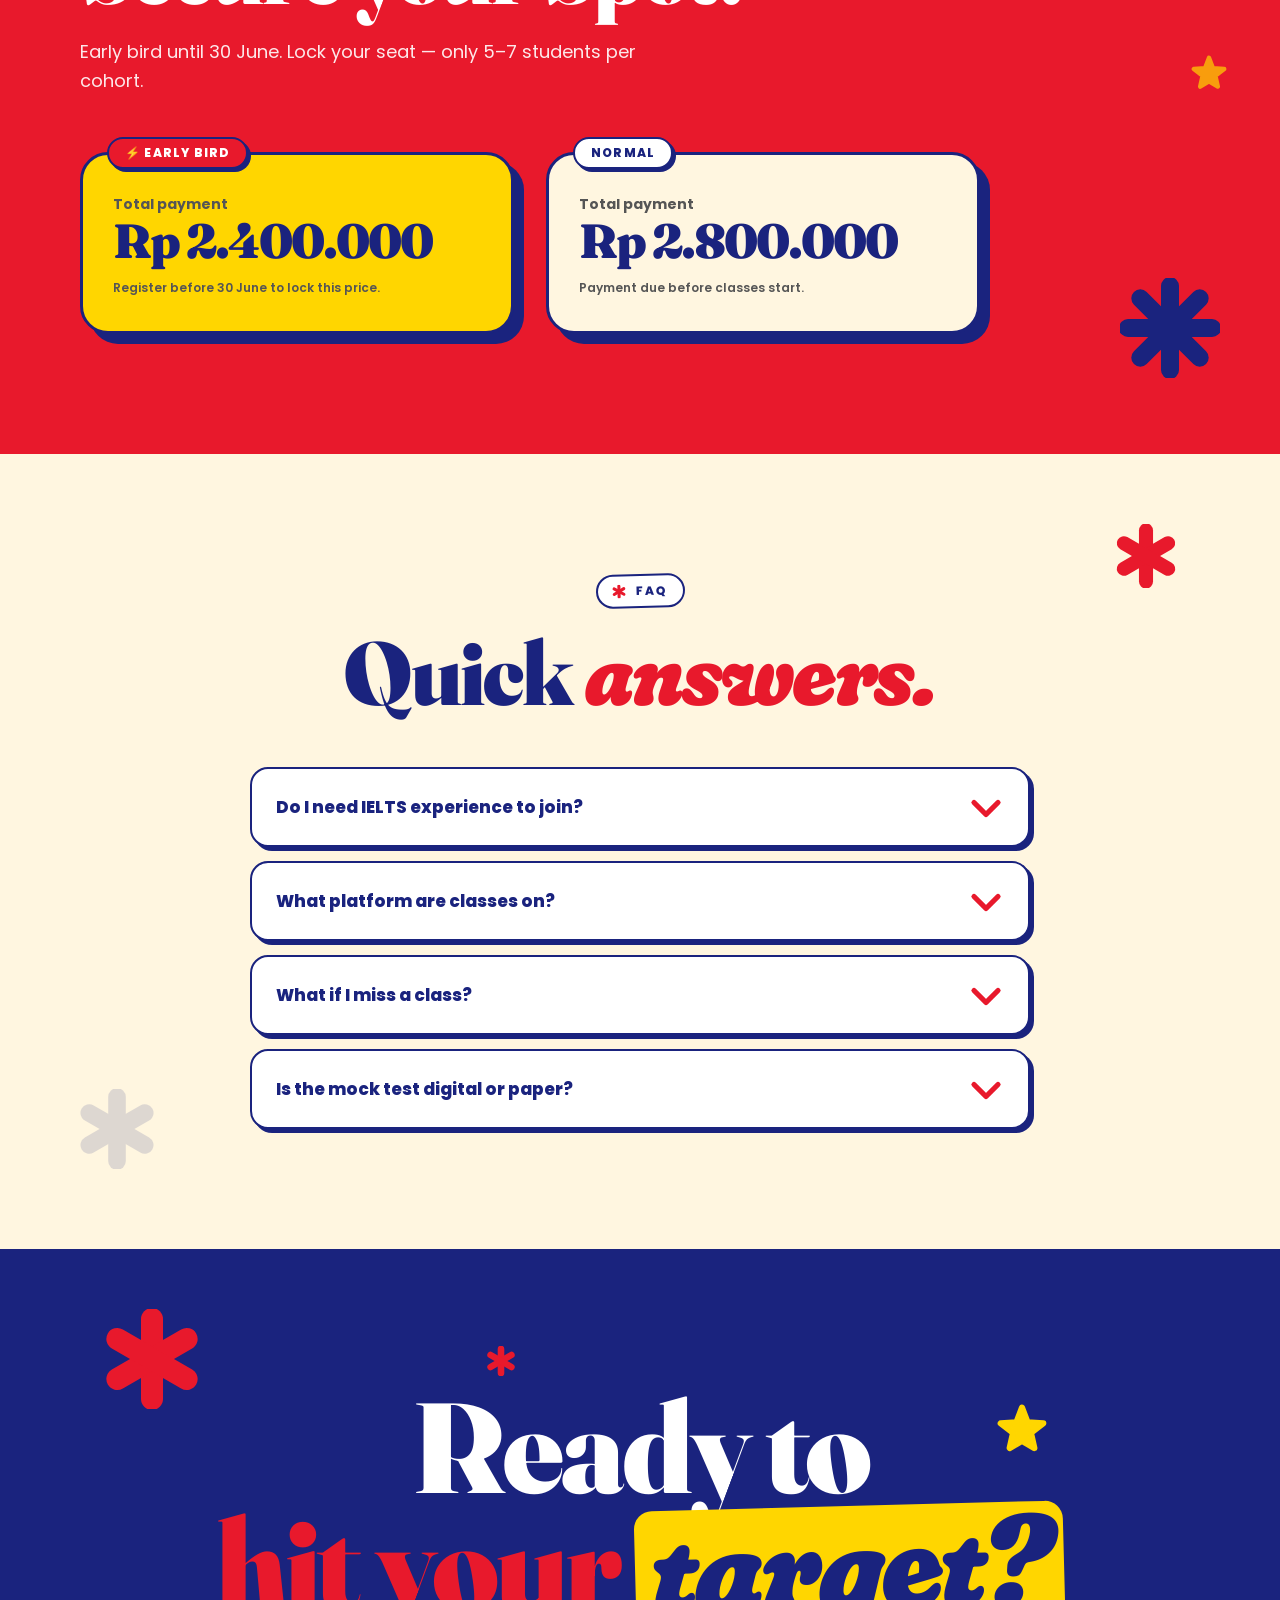
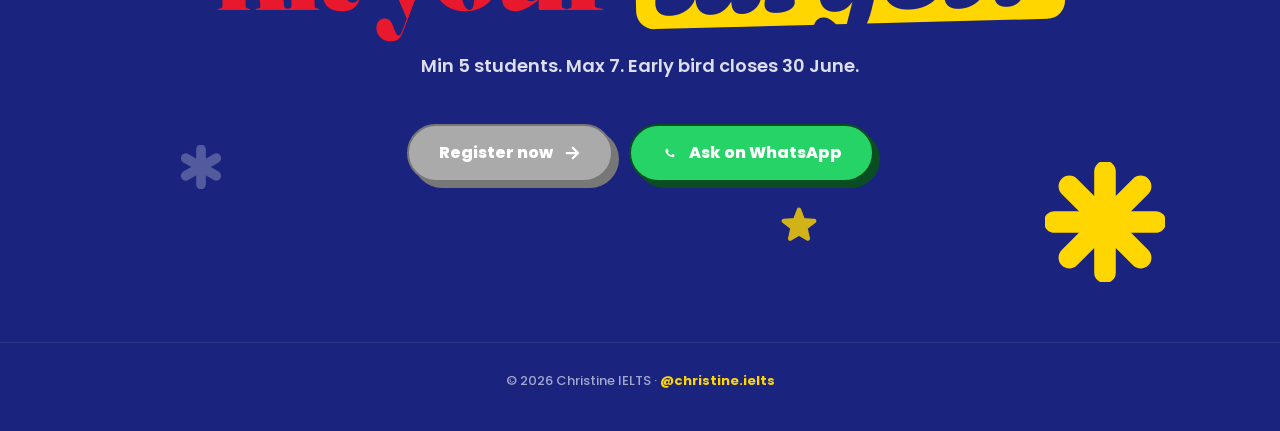
==== commit e9306291: "Fix greyed button opacity to full, add Registration opens 1 June label" ====
--- a/index.html
+++ b/index.html
@@ -80,10 +80,13 @@
       </div>
 
       <div class="stickers">
-        <a href="https://forms.gle/GfPT1bRhs8mve3P99" class="sticker yellow" data-config-href="registerLink">
-          <span data-en="Register now" data-id="Daftar sekarang">Register now</span>
-          <svg width="18" height="18" viewBox="0 0 24 24" fill="none" stroke="currentColor" stroke-width="3" stroke-linecap="round" stroke-linejoin="round"><path d="M5 12h14M13 5l7 7-7 7"/></svg>
-        </a>
+        <div class="register-wrap">
+          <span class="register-opens" data-en="Registration opens 1 June" data-id="Pendaftaran dibuka 1 Juni">Registration opens 1 June</span>
+          <a href="https://forms.gle/GfPT1bRhs8mve3P99" class="sticker yellow" data-config-href="registerLink">
+            <span data-en="Register now" data-id="Daftar sekarang">Register now</span>
+            <svg width="18" height="18" viewBox="0 0 24 24" fill="none" stroke="currentColor" stroke-width="3" stroke-linecap="round" stroke-linejoin="round"><path d="M5 12h14M13 5l7 7-7 7"/></svg>
+          </a>
+        </div>
         <a href="https://wa.me/6287886681160" class="sticker green" data-config-href="whatsappLink">
           <svg width="18" height="18" viewBox="0 0 24 24" fill="currentColor"><path d="M17.472 14.382c-.297-.149-1.758-.867-2.03-.967-.273-.099-.471-.148-.67.15-.197.297-.767.966-.94 1.164-.173.199-.347.223-.644.075-.297-.15-1.255-.463-2.39-1.475-.883-.788-1.48-1.761-1.653-2.059-.173-.297-.018-.458.13-.606.134-.133.298-.347.446-.52.149-.174.198-.298.298-.497.099-.198.05-.371-.025-.52-.075-.149-.669-1.612-.916-2.207-.242-.579-.487-.5-.669-.51-.173-.008-.371-.01-.57-.01-.198 0-.52.074-.792.372-.272.297-1.04 1.016-1.04 2.479 0 1.462 1.065 2.875 1.213 3.074.149.198 2.096 3.2 5.077 4.487 2.981 1.287 2.981.858 3.518.804.537-.053 1.758-.719 2.006-1.413.248-.694.248-1.289.173-1.413-.074-.124-.272-.198-.57-.347z"/></svg>
           <span data-en="WhatsApp" data-id="WhatsApp">WhatsApp</span>
--- a/styles.css
+++ b/styles.css
@@ -217,9 +217,16 @@
     border-color: #777;
     box-shadow: 6px 6px 0 #777;
     pointer-events: none;
-    opacity: 0.6;
+    opacity: 1;
   }
   .sticker.greyed:hover { transform: none; box-shadow: 6px 6px 0 #777; }
+  .register-wrap { display: flex; flex-direction: column; gap: 6px; }
+  .register-opens {
+    font: 700 12px/1 'Poppins', sans-serif;
+    letter-spacing: 1px;
+    text-transform: uppercase;
+    color: rgba(255,255,255,0.85);
+  }
 
   /* Hero right column — Christine card + rotating disk */
   .hero-card-wrap {
